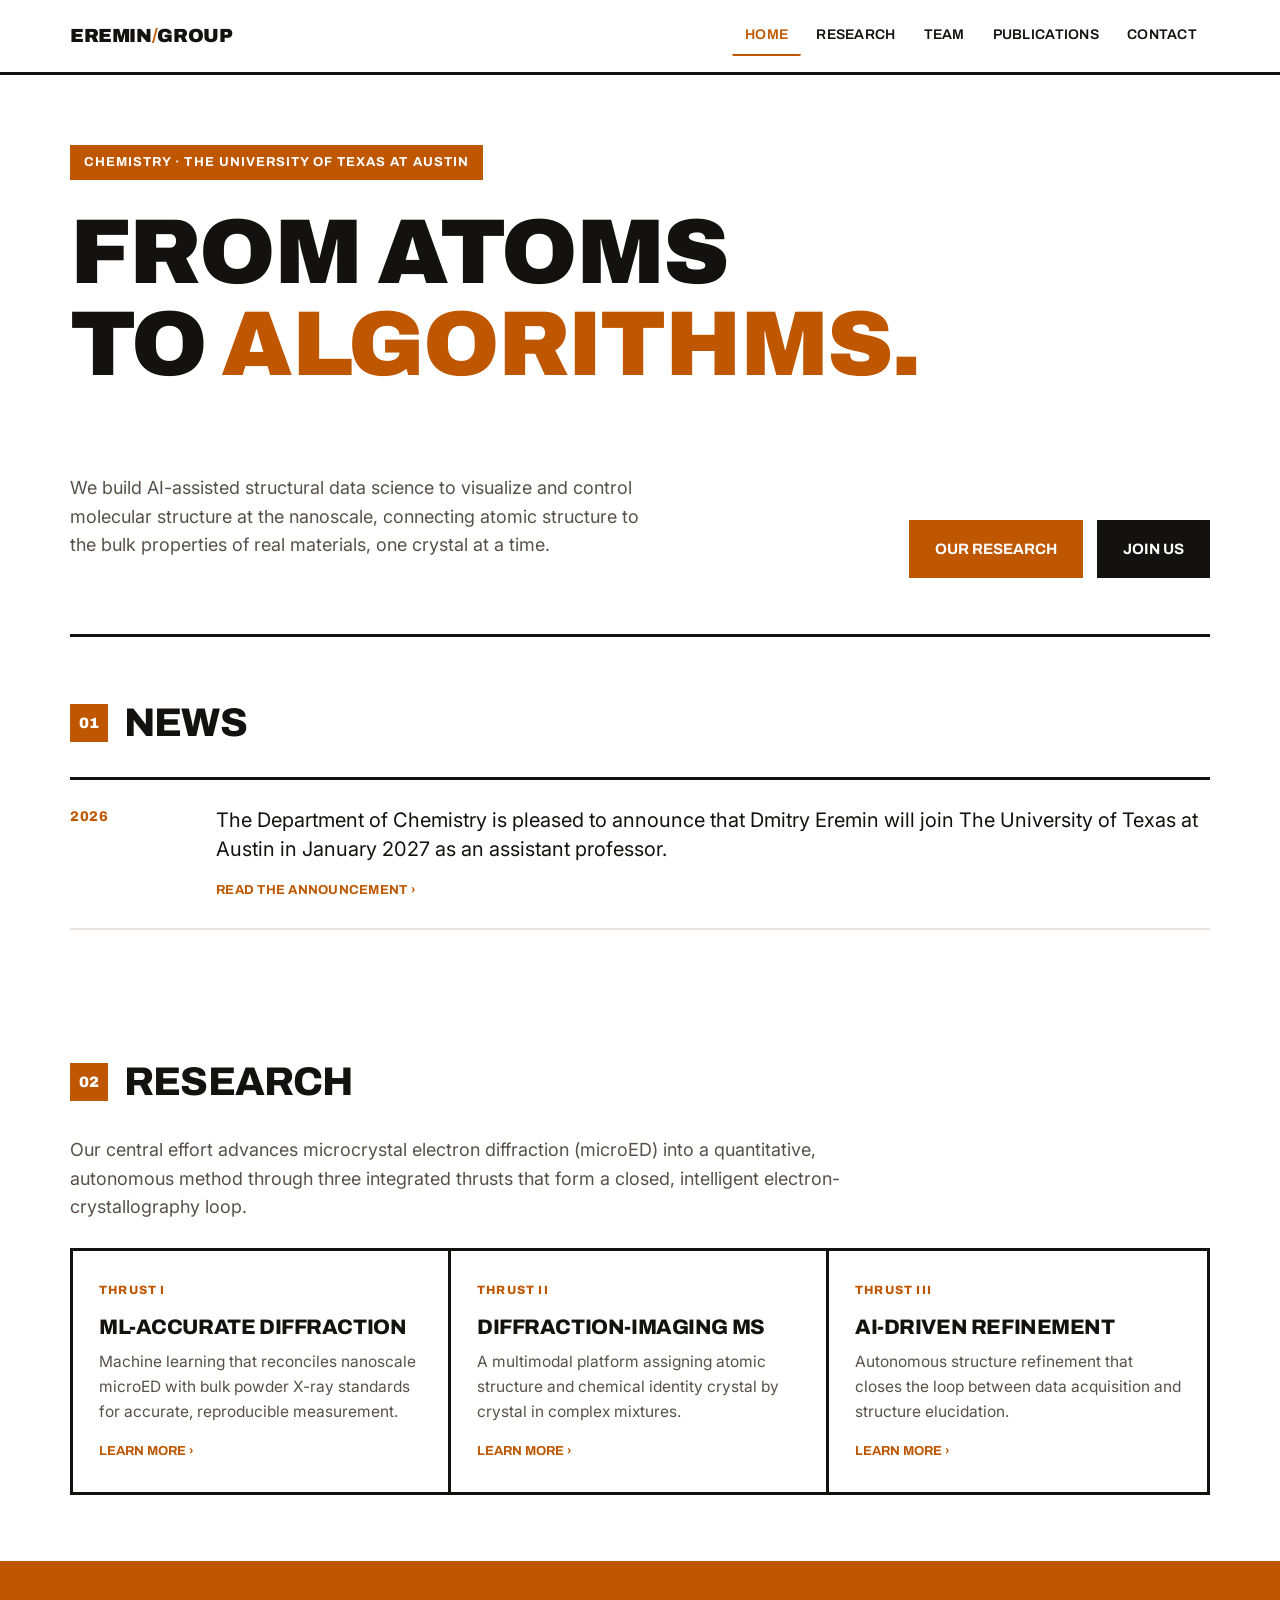
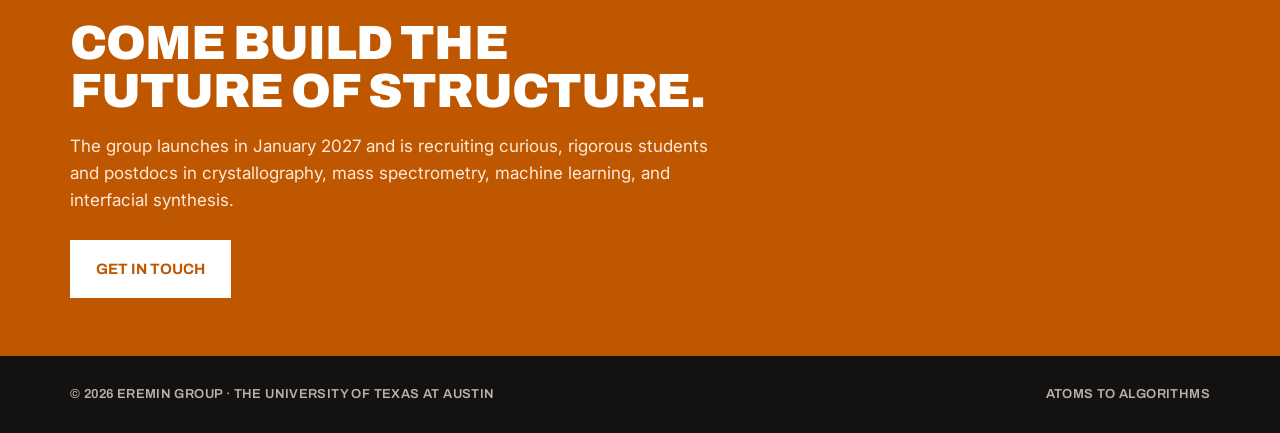
==== index.html @ 59e9f1e6 "News: revert to 'assistant professor' (Team keeps 'Incoming')" ====
<!DOCTYPE html>
<html lang="en">
<head>
<meta charset="utf-8">
<meta name="viewport" content="width=device-width, initial-scale=1">
<meta name="robots" content="noindex, nofollow">
<title>Eremin Group · UT Austin</title>
<meta name="description" content="The Eremin Group at The University of Texas at Austin builds AI-assisted structural data science for autonomous electron crystallography.">
<link rel="preconnect" href="https://fonts.googleapis.com">
<link rel="preconnect" href="https://fonts.gstatic.com" crossorigin>
<link href="https://fonts.googleapis.com/css2?family=Archivo:wght@500;600;700;800;900&family=Inter:wght@400;500;600&display=swap" rel="stylesheet">
<link rel="stylesheet" href="style.css">
</head>
<body>

<header><div class="wrap"><nav>
  <a class="brand" href="index.html">Eremin<b>/</b>Group</a>
  <input type="checkbox" id="navtoggle" class="navtoggle" aria-label="Toggle menu">
  <label for="navtoggle" class="hamb"><span></span><span></span><span></span></label>
  <div class="navlinks">
    <a href="index.html" class="active">Home</a>
    <a href="research.html">Research</a>
    <a href="team.html">Team</a>
    <a href="publications.html">Publications</a>
    <a href="contact.html">Contact</a>
  </div>
</nav></div></header>

<div class="hero"><div class="wrap">
  <span class="kick">Chemistry · The University of Texas at Austin</span>
  <h1>From atoms<br>to <span class="o">algorithms.</span></h1>
  <div class="row">
    <p class="lede">We build AI-assisted structural data science to visualize and control molecular
      structure at the nanoscale, connecting atomic structure to the bulk properties of real
      materials, one crystal at a time.</p>
    <div class="actions">
      <a class="btn o" href="research.html">Our Research</a>
      <a class="btn" href="contact.html">Join Us</a>
    </div>
  </div>
</div></div>

<section><div class="wrap">
  <div class="stripe"><span class="no">01</span><h2>News</h2></div>
  <ul class="newslist">
    <li class="newsitem">
      <span class="date">2026</span>
      <div>
        <p>The Department of Chemistry is pleased to announce that Dmitry Eremin will join The
          University of Texas at Austin in January 2027 as an assistant professor.</p>
        <a class="read" href="https://chemistry.utexas.edu/news/announcements/dmitry-eremin-joining-department">Read the announcement &rsaquo;</a>
      </div>
    </li>
  </ul>
</div></section>

<section><div class="wrap">
  <div class="stripe"><span class="no">02</span><h2>Research</h2></div>
  <p class="lead">Our central effort advances microcrystal electron diffraction (microED) into a
    quantitative, autonomous method through three integrated thrusts that form a closed, intelligent
    electron-crystallography loop.</p>
  <div class="grid3" style="margin-top:26px">
    <div class="cell"><div class="tag">Thrust I</div><h3>ML-accurate diffraction</h3>
      <p>Machine learning that reconciles nanoscale microED with bulk powder X-ray standards for
        accurate, reproducible measurement.</p>
      <a class="more" href="research.html">Learn more &rsaquo;</a></div>
    <div class="cell"><div class="tag">Thrust II</div><h3>Diffraction-Imaging MS</h3>
      <p>A multimodal platform assigning atomic structure and chemical identity crystal by crystal in
        complex mixtures.</p>
      <a class="more" href="research.html">Learn more &rsaquo;</a></div>
    <div class="cell"><div class="tag">Thrust III</div><h3>AI-driven refinement</h3>
      <p>Autonomous structure refinement that closes the loop between data acquisition and structure
        elucidation.</p>
      <a class="more" href="research.html">Learn more &rsaquo;</a></div>
  </div>
</div></section>

<div class="cta-block"><div class="wrap">
  <h2>Come build the<br>future of structure.</h2>
  <p>The group launches in January 2027 and is recruiting curious, rigorous students and postdocs in
    crystallography, mass spectrometry, machine learning, and interfacial synthesis.</p>
  <a class="btn" href="contact.html">Get in touch</a>
</div></div>

<footer><div class="wrap footer-inner">
  <span>© 2026 Eremin Group · The University of Texas at Austin</span>
  <span>Atoms to Algorithms</span>
</div></footer>

</body>
</html>
---- style.css ----
/* Eremin Group - shared styles (Bold Grid direction) */
:root{
  --bg:#fff; --ink:#141210; --muted:#57514a; --line:#e7e3dc;
  --orange:#BF5700; --orange-d:#9a4600; --cream:#f6f2ea;
  --display:"Archivo",-apple-system,BlinkMacSystemFont,"Segoe UI",sans-serif;
  --sans:"Inter",-apple-system,BlinkMacSystemFont,"Segoe UI",sans-serif;
  --wrap:1200px;
}
*{box-sizing:border-box}
html{scroll-behavior:smooth}
body{margin:0;background:var(--bg);color:var(--ink);font-family:var(--sans);
  font-size:16px;line-height:1.6;-webkit-font-smoothing:antialiased;overflow-x:hidden}
a{color:inherit;text-decoration:none}
img{max-width:100%}
.wrap{max-width:var(--wrap);margin:0 auto;padding:0 30px}
h1,h2,h3{font-family:var(--display);margin:0;line-height:1;letter-spacing:-.02em}

/* ---- header / nav ---- */
header{position:sticky;top:0;z-index:30;background:#fff;border-bottom:3px solid var(--ink)}
nav{display:flex;align-items:center;justify-content:space-between;height:72px}
.brand{font-family:var(--display);font-weight:900;font-size:19px;letter-spacing:-.02em;text-transform:uppercase}
.brand b{color:var(--orange)}
.navlinks{display:flex;gap:2px;font-family:var(--display);font-weight:600;font-size:14px;text-transform:uppercase;letter-spacing:.02em}
.navlinks a{padding:8px 13px;border-radius:2px;border-bottom:2px solid transparent}
.navlinks a:hover{background:var(--orange);color:#fff}
.navlinks a.active{color:var(--orange);border-bottom-color:var(--orange)}
.navlinks a.active:hover{color:#fff}
.navtoggle{display:none}
.hamb{display:none;flex-direction:column;gap:5px;cursor:pointer;padding:8px 4px}
.hamb span{width:26px;height:3px;background:var(--ink);display:block;transition:.2s}

/* ---- buttons ---- */
.btn{display:inline-block;font-family:var(--display);font-weight:700;font-size:15px;text-transform:uppercase;
  background:var(--ink);color:#fff;padding:15px 24px;border:2px solid var(--ink)}
.btn:hover{background:var(--orange);border-color:var(--orange)}
.btn.o{background:var(--orange);border-color:var(--orange)}
.btn.o:hover{background:#fff;color:var(--orange)}

/* ---- home hero ---- */
.hero{padding:70px 0 0}
.kick{display:inline-block;background:var(--orange);color:#fff;font-family:var(--display);
  font-weight:700;font-size:13px;letter-spacing:.08em;text-transform:uppercase;padding:7px 14px;margin-bottom:26px}
.hero h1{font-weight:900;font-size:clamp(26px,7.5vw,92px);text-transform:uppercase;color:var(--ink);overflow-wrap:break-word}
.hero h1 .o{color:var(--orange)}
.hero .row{display:grid;grid-template-columns:1.1fr .9fr;gap:40px;align-items:end;
  padding:40px 0 56px;border-bottom:3px solid var(--ink);margin-top:26px}
.hero .lede{font-size:18px;color:var(--muted);max-width:52ch;min-width:0}
.hero .actions{display:flex;gap:14px;flex-wrap:wrap;justify-content:flex-end}

/* news list */
.newslist{list-style:none;margin:0;padding:0;border-top:3px solid var(--ink)}
.newsitem{display:grid;grid-template-columns:120px 1fr;gap:26px;padding:26px 0;border-bottom:2px solid var(--line);align-items:start}
.newsitem .date{font-family:var(--display);font-weight:800;color:var(--orange);font-size:14px;text-transform:uppercase;letter-spacing:.05em}
.newsitem p{margin:0 0 12px;font-size:clamp(17px,2.2vw,20px);color:var(--ink);line-height:1.45}
.newsitem .read{font-family:var(--display);font-weight:700;font-size:13px;text-transform:uppercase;letter-spacing:.02em;color:var(--orange)}
.newsitem .read:hover{text-decoration:underline}

/* ---- interior page hero ---- */
.phero{padding:56px 0 46px;border-bottom:3px solid var(--ink);background:var(--cream)}
.phero .kick{margin-bottom:20px}
.phero h1{font-weight:900;font-size:clamp(34px,7vw,72px);text-transform:uppercase}
.phero p{margin:18px 0 0;color:var(--muted);font-size:18px;max-width:64ch}

/* ---- section headers ---- */
section{padding:66px 0}
.stripe{display:flex;align-items:center;gap:16px;margin-bottom:34px}
.stripe .no{font-family:var(--display);font-weight:900;font-size:15px;color:#fff;background:var(--orange);
  width:38px;height:38px;display:flex;align-items:center;justify-content:center;flex:none}
.stripe h2{font-weight:800;font-size:clamp(26px,4vw,40px);text-transform:uppercase}
.lead{font-size:18px;color:var(--muted);max-width:70ch;margin:0 0 8px}

/* ---- research cards (teaser) ---- */
.grid3{display:grid;grid-template-columns:repeat(3,1fr);gap:0;border:3px solid var(--ink)}
.cell{padding:30px 26px;border-right:3px solid var(--ink);min-width:0;display:flex;flex-direction:column}
.cell:last-child{border-right:0}
.cell .tag{font-family:var(--display);font-weight:800;font-size:12px;letter-spacing:.1em;color:var(--orange);text-transform:uppercase;margin-bottom:16px}
.cell h3{font-weight:800;font-size:21px;text-transform:uppercase;margin-bottom:12px;line-height:1.05}
.cell p{color:var(--muted);font-size:15.5px;margin:0 0 16px}
.cell .more{font-family:var(--display);font-weight:700;font-size:13px;text-transform:uppercase;color:var(--orange);margin-top:auto}
.cell:hover{background:var(--cream)}

/* ---- research page: detailed thrusts ---- */
.thrust{padding:44px 0;border-bottom:2px solid var(--line)}
.thrust:last-child{border-bottom:0}
.thrust .tag{font-family:var(--display);font-weight:800;font-size:13px;letter-spacing:.1em;color:var(--orange);text-transform:uppercase}
.thrust h2{font-weight:800;font-size:clamp(22px,3.4vw,30px);text-transform:uppercase;margin:10px 0 20px}
.thrust .fig-lg{display:block;width:100%;max-width:820px;border:3px solid var(--ink);background:#fff;margin:0 0 22px}
.thrust p{color:var(--muted);font-size:16.5px;max-width:74ch;margin:0}

/* synthesis / dark callout */
.synth{background:var(--ink);color:#fff;padding:34px 36px;display:grid;
  grid-template-columns:auto 1fr;gap:28px;align-items:center;min-width:0}
.synth h3{font-family:var(--display);font-weight:800;font-size:20px;text-transform:uppercase;color:var(--orange)}
.synth p{margin:0;color:#d8d2c8;font-size:15.5px}
.altbg{background:var(--cream)}

/* ---- team ---- */
.pi{display:grid;grid-template-columns:190px 1fr;gap:34px;align-items:start;
  background:#fff;border:3px solid var(--ink);padding:32px;margin-bottom:30px}
.mug{width:190px;height:236px;object-fit:cover;object-position:center 22%;border:3px solid var(--ink);background:var(--orange);display:block}
.pi h2{font-weight:900;font-size:26px;text-transform:uppercase;margin-bottom:6px}
.pi .role{font-family:var(--display);font-weight:700;color:var(--orange);text-transform:uppercase;font-size:14px;letter-spacing:.04em;margin-bottom:14px}
.pi p{color:var(--muted);font-size:15.5px;margin:0 0 12px}
.pi .links{display:flex;gap:12px;flex-wrap:wrap;margin-top:6px}
.pi .links a,.pi .links .pill{font-family:var(--display);font-weight:700;font-size:12px;text-transform:uppercase;
  border:2px solid var(--ink);padding:8px 14px}
.pi .links a:hover{background:var(--ink);color:#fff}
.pi .links .pill{color:var(--muted)}
.open{display:grid;grid-template-columns:repeat(3,1fr);gap:16px}
.slot{border:3px solid var(--ink);padding:26px 22px;background:#fff}
.slot h3{font-family:var(--display);font-weight:800;text-transform:uppercase;font-size:18px;margin-bottom:10px}
.slot p{color:var(--muted);font-size:14.5px;margin:0}
.slot .plus{font-family:var(--display);font-weight:900;font-size:26px;color:var(--orange);line-height:1;margin-bottom:10px}

/* ---- publications ---- */
.pubgroup{margin-bottom:14px}
.pubgroup > h2{font-weight:900;font-size:clamp(22px,4vw,32px);text-transform:uppercase;
  padding-bottom:12px;border-bottom:3px solid var(--ink);margin-bottom:8px}
.pubsub{font-family:var(--display);font-weight:800;font-size:14px;letter-spacing:.08em;text-transform:uppercase;
  color:var(--orange);margin:30px 0 6px}
.soon{display:inline-block;font-family:var(--display);font-weight:700;font-size:14px;text-transform:uppercase;
  background:var(--cream);border:2px dashed var(--ink);padding:14px 20px;color:var(--muted)}
ol.pubs{list-style:none;margin:0;padding:0;counter-reset:pub}
ol.pubs li{position:relative;padding:16px 0 16px 46px;border-bottom:1px solid var(--line);font-size:15.5px;line-height:1.55}
ol.pubs li::before{counter-increment:pub;content:counter(pub);position:absolute;left:0;top:16px;
  font-family:var(--display);font-weight:800;font-size:13px;color:var(--orange);
  border:2px solid var(--line);width:30px;height:26px;display:flex;align-items:center;justify-content:center}
ol.pubs li b{color:var(--ink)}
ol.pubs li i{color:var(--muted)}
ol.pubs .yr{font-family:var(--display);font-weight:800;color:var(--ink)}
ol.pubs .feat{font-family:var(--display);font-weight:700;font-size:11px;text-transform:uppercase;
  color:var(--orange);letter-spacing:.04em}

/* ---- publications: year-grouped list ---- */
.yearhead{font-family:var(--display);font-weight:900;font-size:clamp(22px,4vw,30px);color:var(--orange);
  text-transform:uppercase;border-bottom:3px solid var(--ink);padding-bottom:8px;margin:42px 0 4px}
.yearhead:first-of-type{margin-top:8px}
.publist{list-style:none;margin:0;padding:0}
.publist li{padding:15px 0;border-bottom:1px solid var(--line);font-size:15.5px;line-height:1.55}
.publist li b{color:var(--ink)}
.publist li i{color:var(--muted)}
.doi{display:inline-block;font-family:var(--display);font-weight:700;font-size:11px;text-transform:uppercase;
  letter-spacing:.03em;color:var(--orange);border:2px solid var(--line);padding:3px 9px;margin-left:6px;white-space:nowrap;vertical-align:middle}
.doi:hover{background:var(--orange);color:#fff;border-color:var(--orange)}

/* ---- contact ---- */
.contact{display:grid;grid-template-columns:1.2fr 1fr;gap:44px;align-items:start}
.contact h2{font-family:var(--display);font-weight:900;font-size:clamp(26px,4vw,38px);text-transform:uppercase;margin-bottom:16px}
.contact p{color:var(--muted);margin:0 0 14px;font-size:16.5px}
.contact .email{font-family:var(--display);font-weight:800;color:var(--orange);font-size:19px}
.addr{font-family:var(--display);font-weight:600;font-size:16px;line-height:1.8;
  background:var(--cream);border:3px solid var(--ink);padding:24px 26px}
.addr .c{color:var(--muted);font-weight:600}

/* ---- CTA block ---- */
.cta-block{background:var(--orange);color:#fff;padding:58px 0}
.cta-block h2{font-family:var(--display);font-weight:900;font-size:clamp(28px,4.5vw,48px);text-transform:uppercase;margin-bottom:18px}
.cta-block p{font-size:17px;max-width:60ch;color:#ffe9d8;margin:0 0 26px}
.cta-block .btn{background:#fff;color:var(--orange);border-color:#fff}
.cta-block .btn:hover{background:var(--ink);color:#fff;border-color:var(--ink)}

/* ---- footer ---- */
footer{background:var(--ink);color:#b7b1a7;padding:28px 0;font-family:var(--display);font-weight:600;
  font-size:13px;text-transform:uppercase;letter-spacing:.03em}
.footer-inner{display:flex;justify-content:space-between;flex-wrap:wrap;gap:10px}
.footer-inner a:hover{color:#fff}

/* ---- responsive ---- */
@media(max-width:900px){
  .hero .row{grid-template-columns:1fr;gap:26px}
  .hero .actions{justify-content:flex-start}
  .grid3{grid-template-columns:1fr}
  .cell{border-right:0;border-bottom:3px solid var(--ink)}
  .cell:last-child{border-bottom:0}
  .synth{grid-template-columns:1fr;gap:12px}
  .open{grid-template-columns:1fr}
  .pi{grid-template-columns:1fr;justify-items:center;text-align:center}
  .contact{grid-template-columns:1fr}
  .hamb{display:flex}
  .navlinks{display:none;position:absolute;top:100%;left:0;right:0;background:#fff;
    border-bottom:3px solid var(--ink);flex-direction:column;gap:0;padding:6px 0}
  .navtoggle:checked ~ .navlinks{display:flex}
  .navlinks a{padding:14px 30px;border-radius:0;font-size:15px;border-bottom:0}
  .navlinks a.active{border-bottom:0;background:var(--cream)}
  .navtoggle:checked ~ .hamb span:nth-child(1){transform:translateY(8px) rotate(45deg)}
  .navtoggle:checked ~ .hamb span:nth-child(2){opacity:0}
  .navtoggle:checked ~ .hamb span:nth-child(3){transform:translateY(-8px) rotate(-45deg)}
}
@media(max-width:560px){
  body{font-size:15.5px}
  .wrap{padding:0 20px}
  .hero{padding:44px 0 0}
  .hero .kick{margin-bottom:20px;font-size:12px}
  .hero .row{padding:30px 0 40px}
  .hero .lede{font-size:16.5px}
  .newsitem{grid-template-columns:1fr;gap:6px}
  .hero .actions{gap:10px}
  .hero .actions .btn{flex:1;text-align:center;padding:14px 12px}
  section{padding:46px 0}
  .phero{padding:40px 0 34px}
  .stripe{margin-bottom:24px;gap:12px}
  .stripe .no{width:32px;height:32px}
  .cell{padding:24px 20px}
  .synth{padding:24px 22px}
  .synth h3{white-space:normal}
  .pi{padding:24px 20px;gap:20px}
  .mug{width:160px;height:200px}
  .cta-block{padding:44px 0}
  .cta-block .btn{display:block;text-align:center}
  ol.pubs li{padding-left:40px}
}
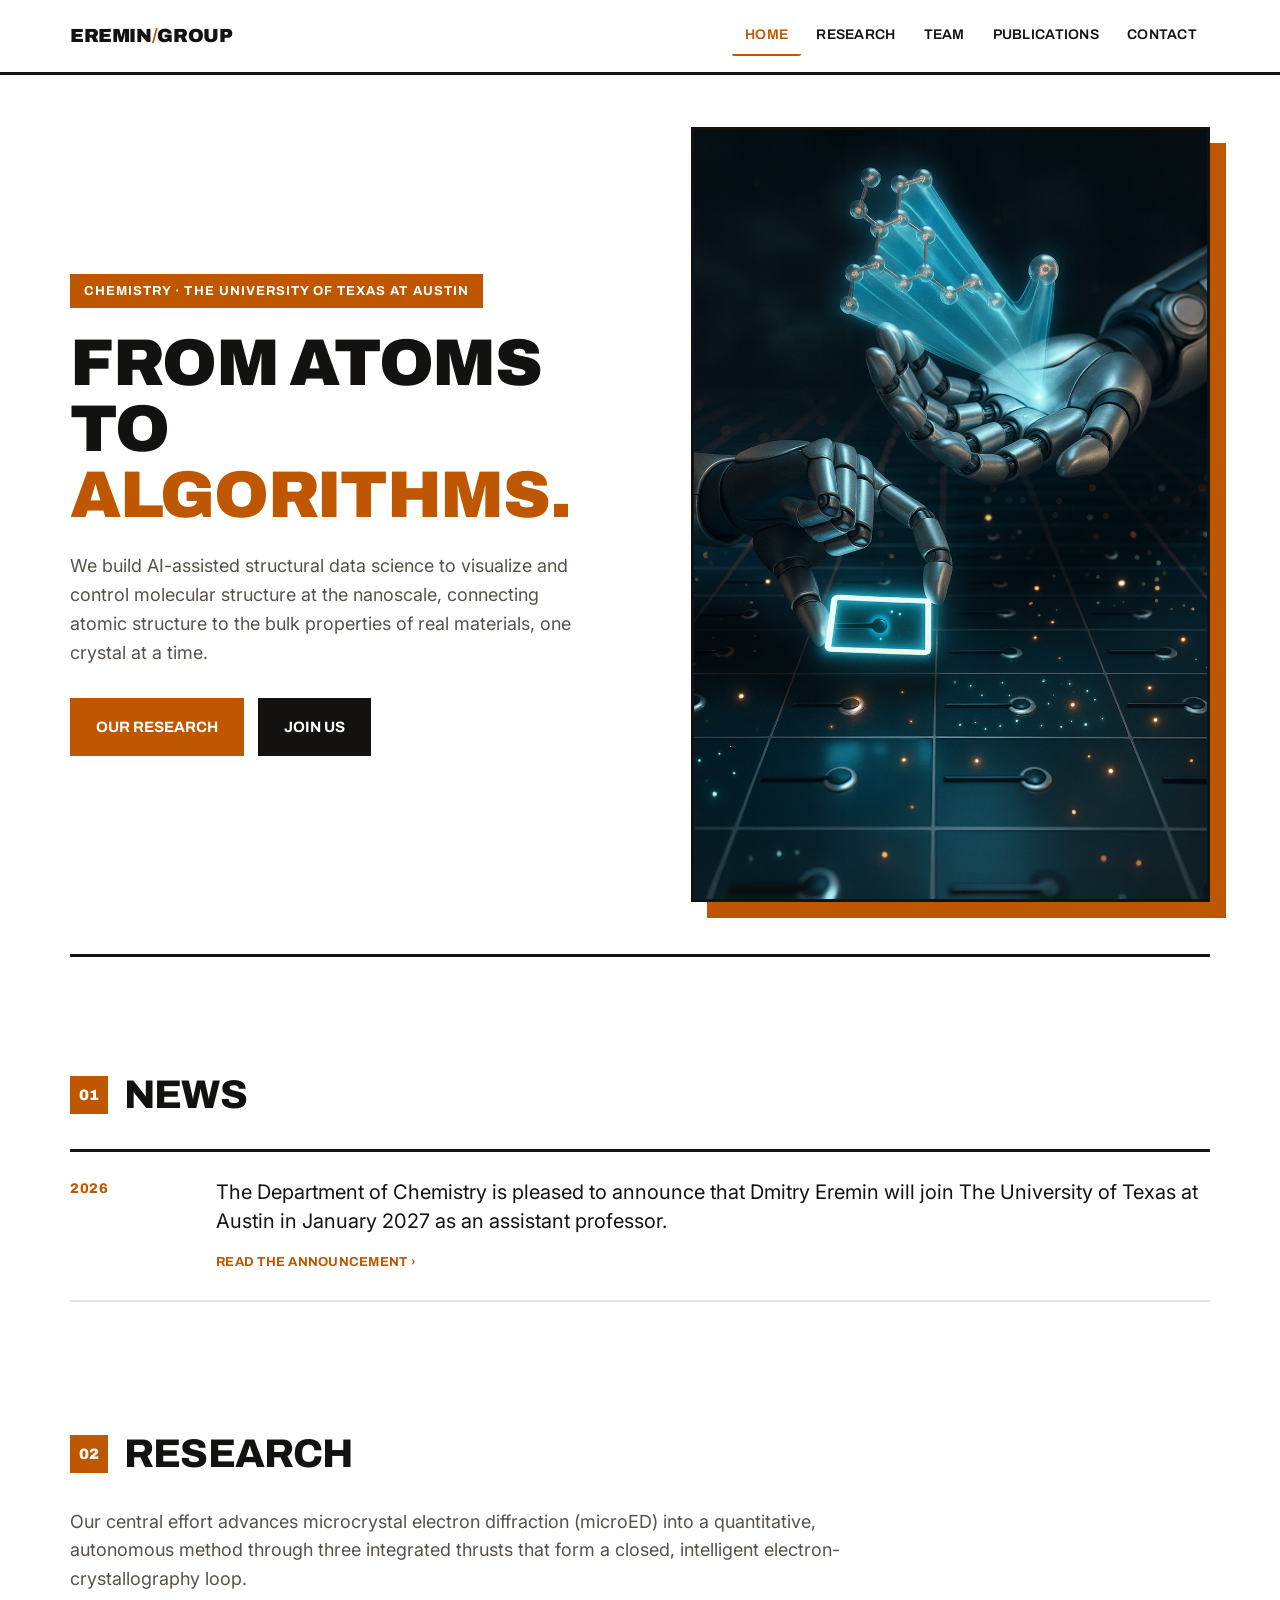
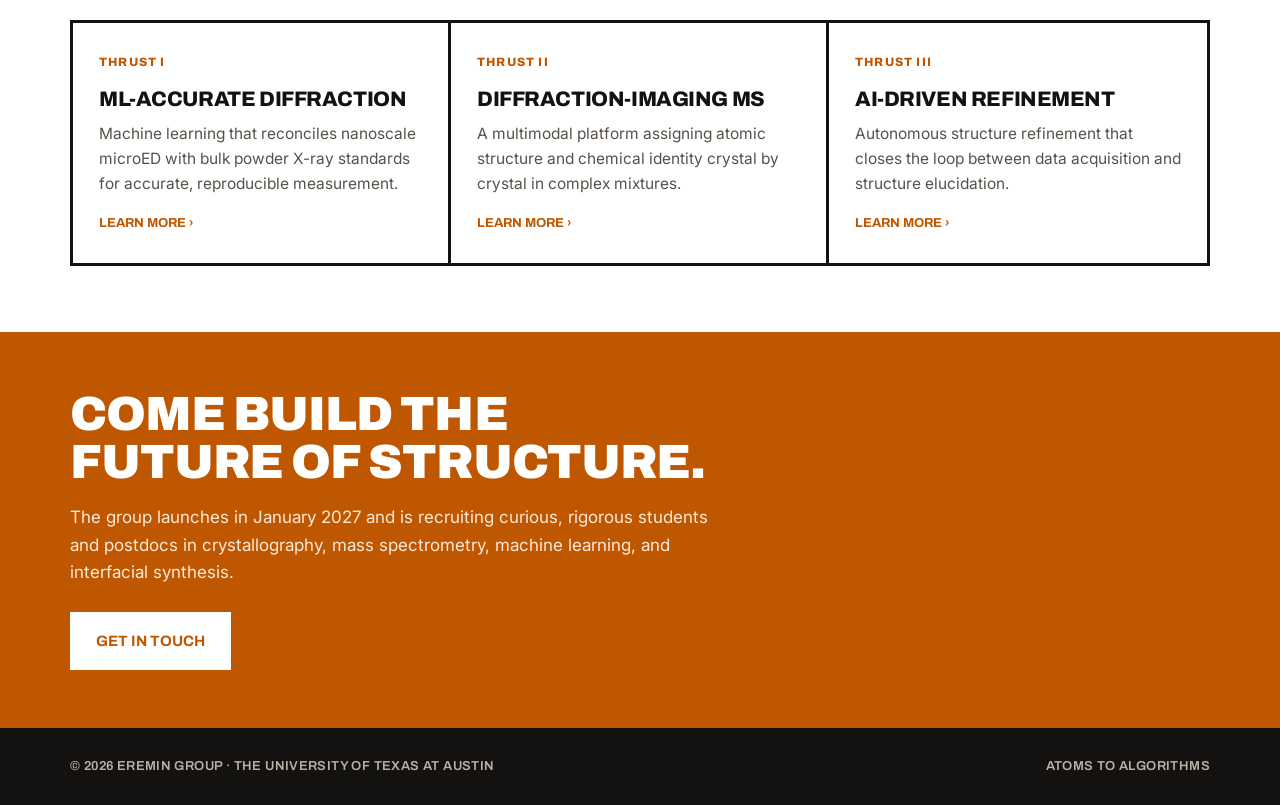
==== commit 6b86d094: "Home: add hero artwork (framed, orange offset accent), split hero layout" ====
--- a/index.html
+++ b/index.html
@@ -27,15 +27,20 @@
 </nav></div></header>
 
 <div class="hero"><div class="wrap">
-  <span class="kick">Chemistry · The University of Texas at Austin</span>
-  <h1>From atoms<br>to <span class="o">algorithms.</span></h1>
-  <div class="row">
-    <p class="lede">We build AI-assisted structural data science to visualize and control molecular
-      structure at the nanoscale, connecting atomic structure to the bulk properties of real
-      materials, one crystal at a time.</p>
-    <div class="actions">
-      <a class="btn o" href="research.html">Our Research</a>
-      <a class="btn" href="contact.html">Join Us</a>
+  <div class="hero-grid">
+    <div class="hero-text">
+      <span class="kick">Chemistry · The University of Texas at Austin</span>
+      <h1>From atoms<br>to <span class="o">algorithms.</span></h1>
+      <p class="lede">We build AI-assisted structural data science to visualize and control molecular
+        structure at the nanoscale, connecting atomic structure to the bulk properties of real
+        materials, one crystal at a time.</p>
+      <div class="actions">
+        <a class="btn o" href="research.html">Our Research</a>
+        <a class="btn" href="contact.html">Join Us</a>
+      </div>
+    </div>
+    <div class="hero-art">
+      <img src="img/front-hero.jpg" alt="Robotic hands exchanging a glowing molecular structure above a grid of diffraction reflections">
     </div>
   </div>
 </div></div>
--- a/style.css
+++ b/style.css
@@ -37,15 +37,16 @@
 .btn.o:hover{background:#fff;color:var(--orange)}
 
 /* ---- home hero ---- */
-.hero{padding:70px 0 0}
+.hero{padding:52px 0}
 .kick{display:inline-block;background:var(--orange);color:#fff;font-family:var(--display);
-  font-weight:700;font-size:13px;letter-spacing:.08em;text-transform:uppercase;padding:7px 14px;margin-bottom:26px}
-.hero h1{font-weight:900;font-size:clamp(26px,7.5vw,92px);text-transform:uppercase;color:var(--ink);overflow-wrap:break-word}
+  font-weight:700;font-size:13px;letter-spacing:.08em;text-transform:uppercase;padding:7px 14px;margin-bottom:22px}
+.hero-grid{display:grid;grid-template-columns:1.05fr .95fr;gap:48px;align-items:center;
+  padding-bottom:52px;border-bottom:3px solid var(--ink)}
+.hero h1{font-weight:900;font-size:clamp(26px,5.4vw,66px);text-transform:uppercase;color:var(--ink);overflow-wrap:break-word}
 .hero h1 .o{color:var(--orange)}
-.hero .row{display:grid;grid-template-columns:1.1fr .9fr;gap:40px;align-items:end;
-  padding:40px 0 56px;border-bottom:3px solid var(--ink);margin-top:26px}
-.hero .lede{font-size:18px;color:var(--muted);max-width:52ch;min-width:0}
-.hero .actions{display:flex;gap:14px;flex-wrap:wrap;justify-content:flex-end}
+.hero .lede{font-size:18px;color:var(--muted);max-width:48ch;margin:24px 0 30px;min-width:0}
+.hero .actions{display:flex;gap:14px;flex-wrap:wrap}
+.hero-art img{display:block;width:100%;border:3px solid var(--ink);box-shadow:16px 16px 0 var(--orange)}
 
 /* news list */
 .newslist{list-style:none;margin:0;padding:0;border-top:3px solid var(--ink)}
@@ -167,8 +168,9 @@
 
 /* ---- responsive ---- */
 @media(max-width:900px){
-  .hero .row{grid-template-columns:1fr;gap:26px}
-  .hero .actions{justify-content:flex-start}
+  .hero-grid{grid-template-columns:1fr;gap:30px}
+  .hero-art{max-width:440px;margin-top:2px}
+  .hero-art img{box-shadow:12px 12px 0 var(--orange)}
   .grid3{grid-template-columns:1fr}
   .cell{border-right:0;border-bottom:3px solid var(--ink)}
   .cell:last-child{border-bottom:0}
@@ -189,10 +191,12 @@
 @media(max-width:560px){
   body{font-size:15.5px}
   .wrap{padding:0 20px}
-  .hero{padding:44px 0 0}
-  .hero .kick{margin-bottom:20px;font-size:12px}
-  .hero .row{padding:30px 0 40px}
-  .hero .lede{font-size:16.5px}
+  .hero{padding:36px 0}
+  .hero .kick{margin-bottom:18px;font-size:12px}
+  .hero-grid{gap:26px;padding-bottom:40px}
+  .hero .lede{font-size:16.5px;margin:20px 0 26px}
+  .hero-art{max-width:330px;margin:0 auto}
+  .hero-art img{box-shadow:10px 10px 0 var(--orange)}
   .newsitem{grid-template-columns:1fr;gap:6px}
   .hero .actions{gap:10px}
   .hero .actions .btn{flex:1;text-align:center;padding:14px 12px}
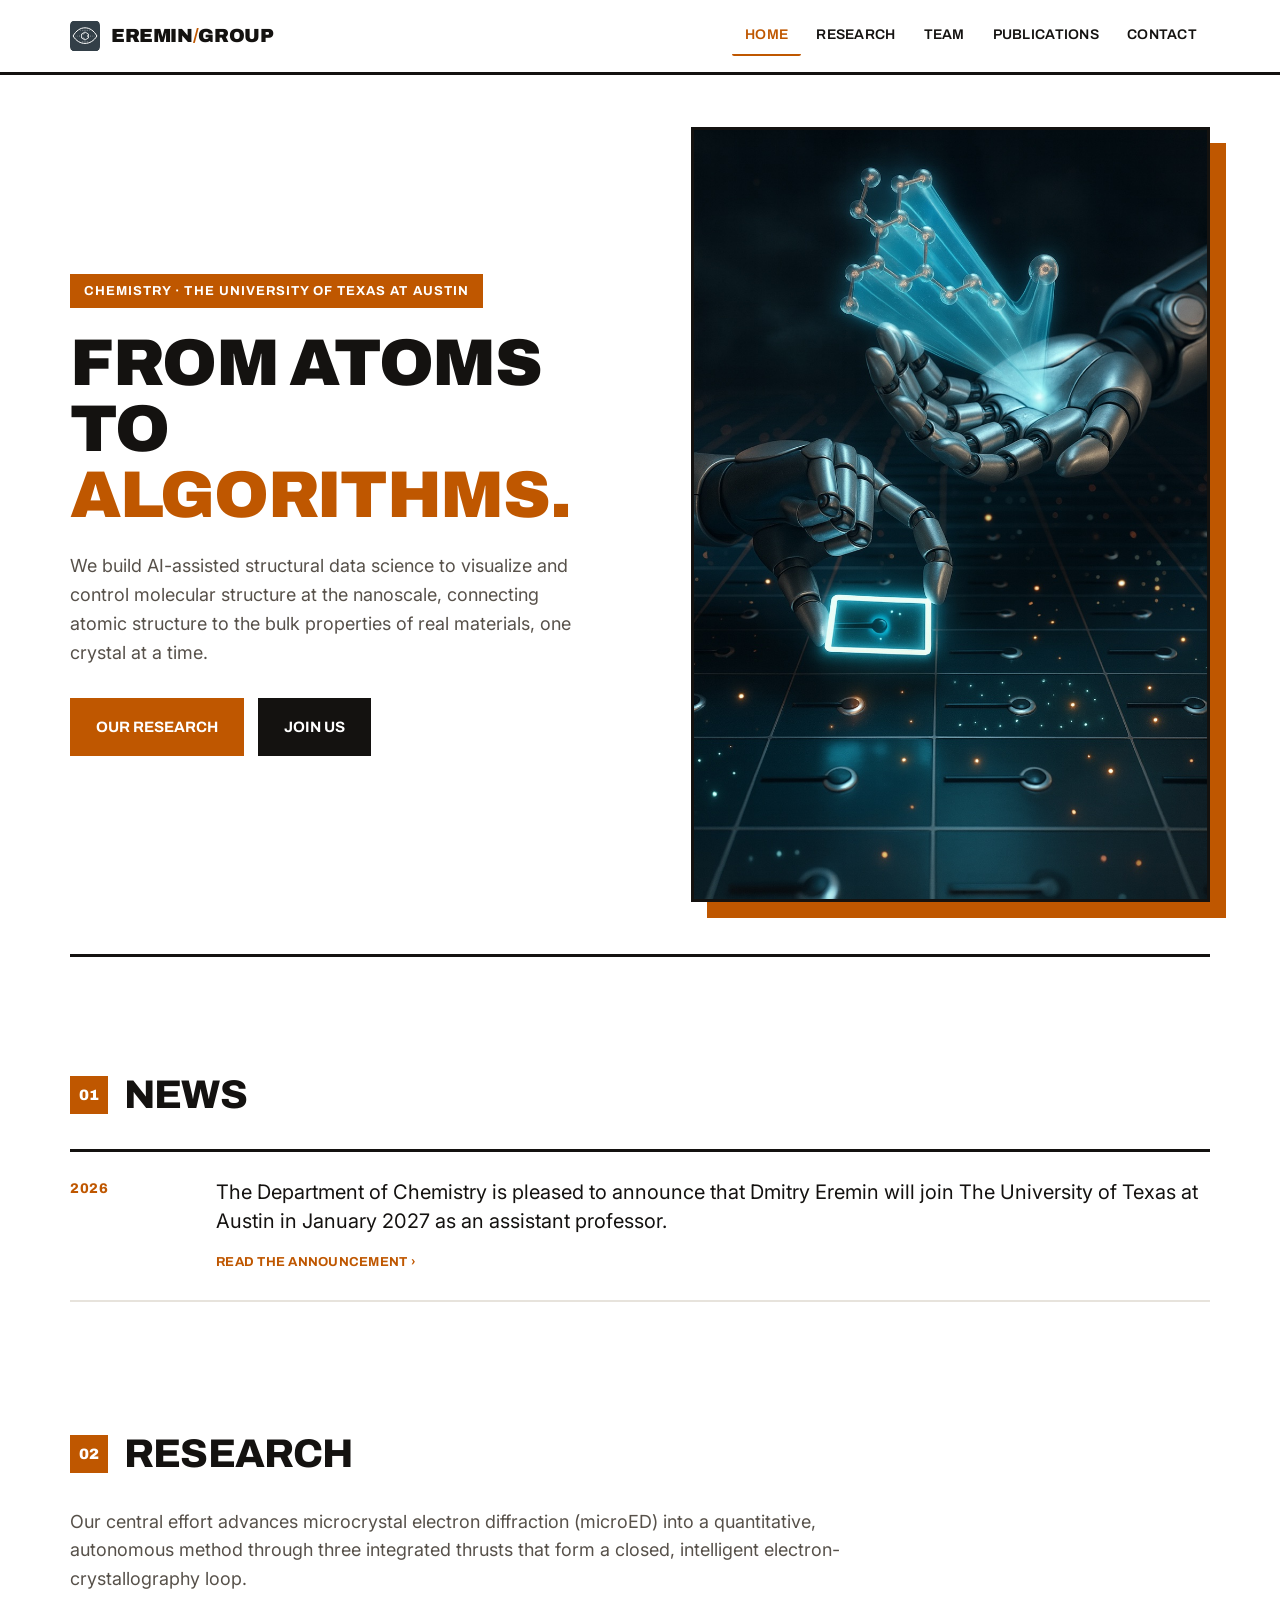
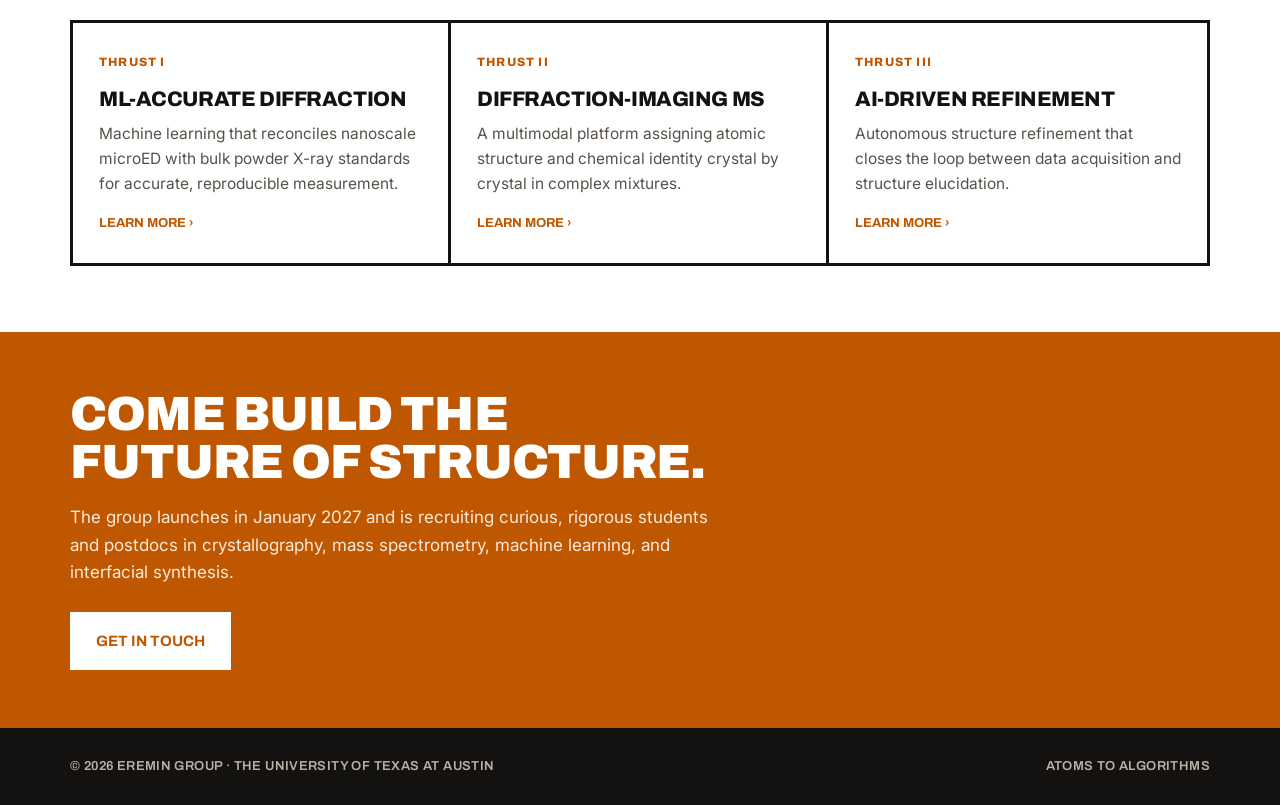
==== commit fb01c028: "Brand: add mono mark to header + mono favicon; unpublish preview page - Header: mono-compact charcoa" ====
--- a/index.html
+++ b/index.html
@@ -6,6 +6,8 @@
 <meta name="robots" content="noindex, nofollow">
 <title>Eremin Group · UT Austin</title>
 <meta name="description" content="The Eremin Group at The University of Texas at Austin builds AI-assisted structural data science for autonomous electron crystallography.">
+<link rel="icon" type="image/svg+xml" href="brand/mono-mini.svg">
+<link rel="icon" type="image/x-icon" href="brand/favicon.ico">
 <link rel="preconnect" href="https://fonts.googleapis.com">
 <link rel="preconnect" href="https://fonts.gstatic.com" crossorigin>
 <link href="https://fonts.googleapis.com/css2?family=Archivo:wght@500;600;700;800;900&family=Inter:wght@400;500;600&display=swap" rel="stylesheet">
@@ -14,7 +16,7 @@
 <body>
 
 <header><div class="wrap"><nav>
-  <a class="brand" href="index.html">Eremin<b>/</b>Group</a>
+  <a class="brand" href="index.html"><img class="brandmark" src="brand/mono-compact.svg" alt="" width="30" height="30"><span>Eremin<b>/</b>Group</span></a>
   <input type="checkbox" id="navtoggle" class="navtoggle" aria-label="Toggle menu">
   <label for="navtoggle" class="hamb"><span></span><span></span><span></span></label>
   <div class="navlinks">
--- a/style.css
+++ b/style.css
@@ -18,7 +18,8 @@
 /* ---- header / nav ---- */
 header{position:sticky;top:0;z-index:30;background:#fff;border-bottom:3px solid var(--ink)}
 nav{display:flex;align-items:center;justify-content:space-between;height:72px}
-.brand{font-family:var(--display);font-weight:900;font-size:19px;letter-spacing:-.02em;text-transform:uppercase}
+.brand{display:inline-flex;align-items:center;gap:11px;font-family:var(--display);font-weight:900;font-size:19px;letter-spacing:-.02em;text-transform:uppercase}
+.brand .brandmark{display:block;width:30px;height:30px;flex:none}
 .brand b{color:var(--orange)}
 .navlinks{display:flex;gap:2px;font-family:var(--display);font-weight:600;font-size:14px;text-transform:uppercase;letter-spacing:.02em}
 .navlinks a{padding:8px 13px;border-radius:2px;border-bottom:2px solid transparent}
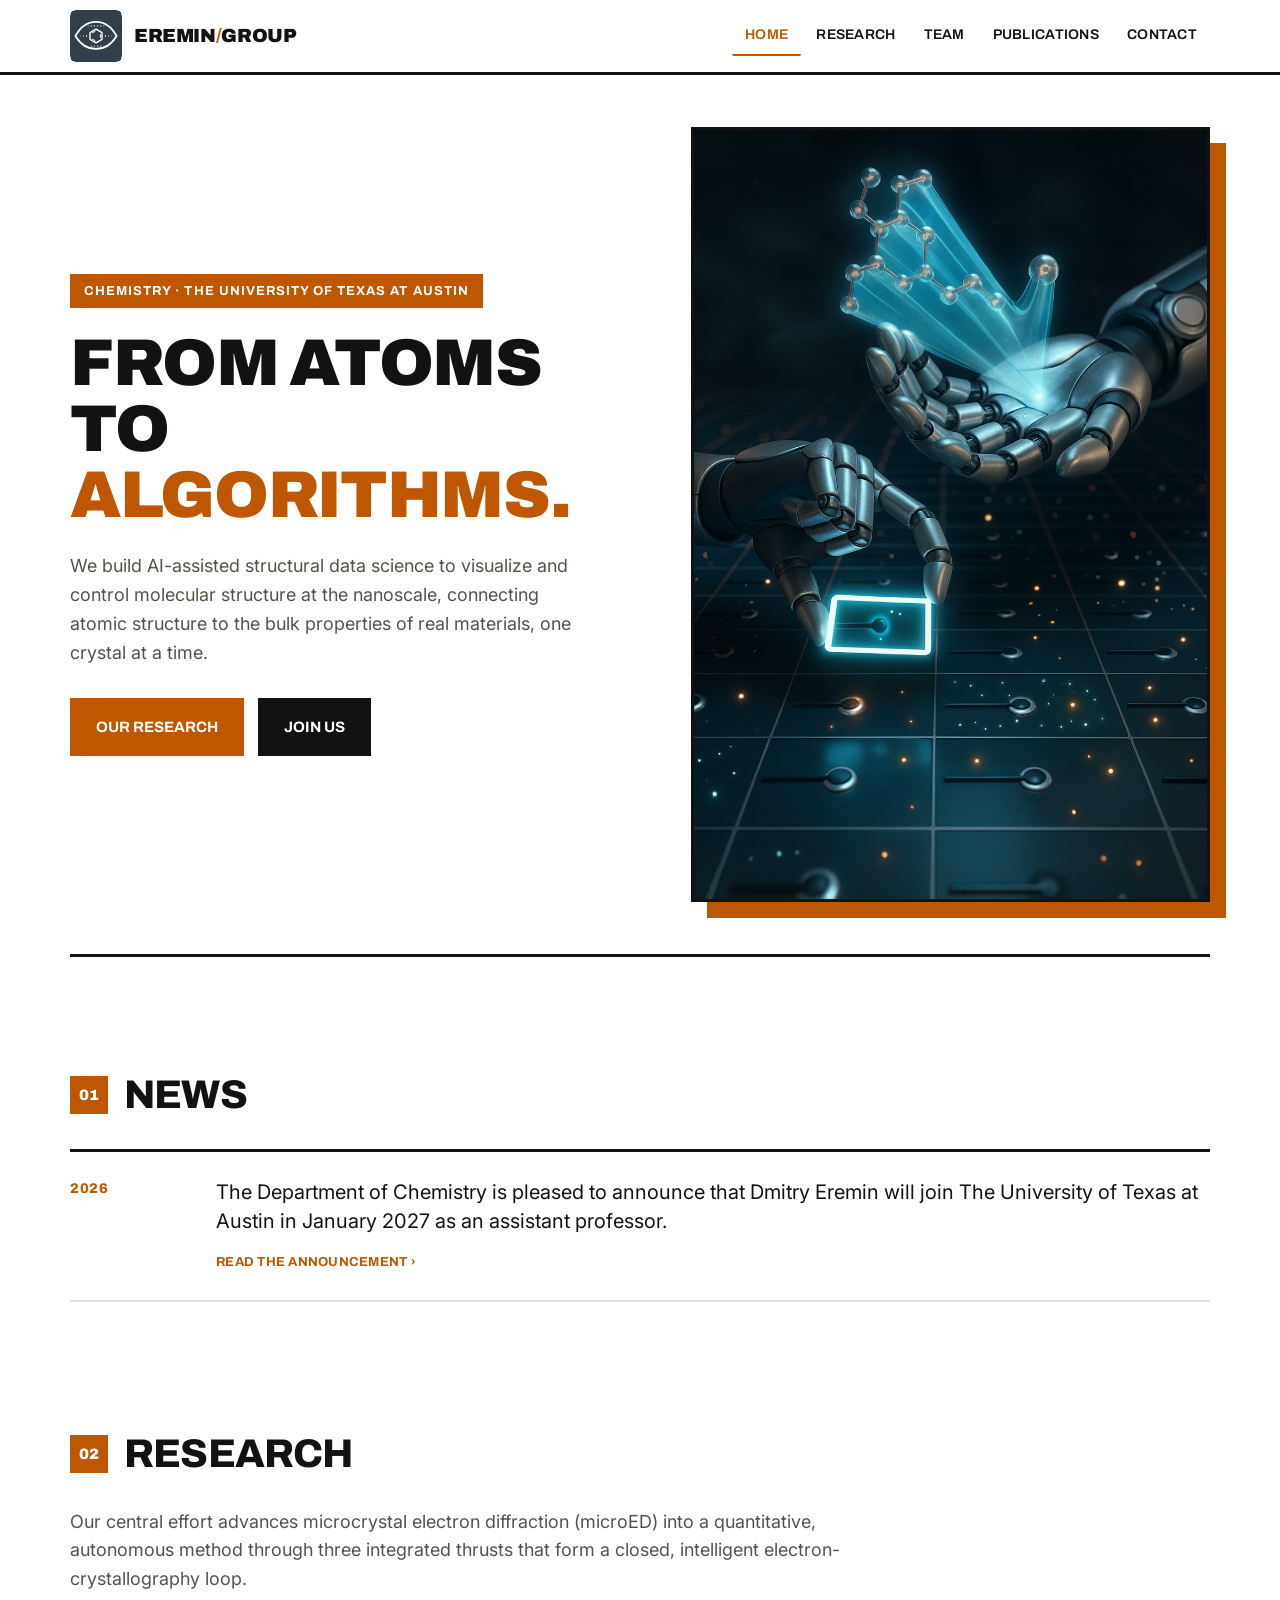
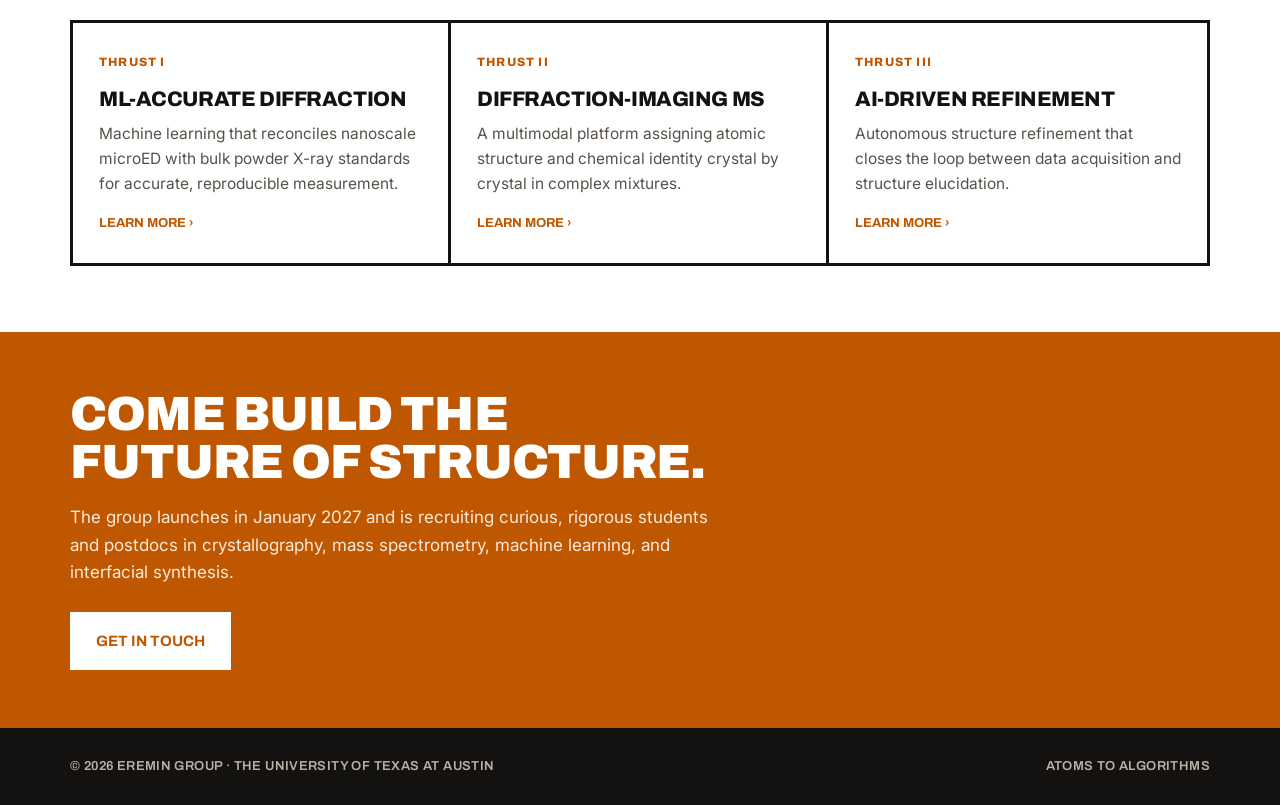
==== commit 7900dd38: "Header: enlarge mono mark 30px -> 52px for a crisper, bolder logo" ====
--- a/index.html
+++ b/index.html
@@ -16,7 +16,7 @@
 <body>
 
 <header><div class="wrap"><nav>
-  <a class="brand" href="index.html"><img class="brandmark" src="brand/mono-compact.svg" alt="" width="30" height="30"><span>Eremin<b>/</b>Group</span></a>
+  <a class="brand" href="index.html"><img class="brandmark" src="brand/mono-compact.svg" alt="" width="52" height="52"><span>Eremin<b>/</b>Group</span></a>
   <input type="checkbox" id="navtoggle" class="navtoggle" aria-label="Toggle menu">
   <label for="navtoggle" class="hamb"><span></span><span></span><span></span></label>
   <div class="navlinks">
--- a/style.css
+++ b/style.css
@@ -18,8 +18,8 @@
 /* ---- header / nav ---- */
 header{position:sticky;top:0;z-index:30;background:#fff;border-bottom:3px solid var(--ink)}
 nav{display:flex;align-items:center;justify-content:space-between;height:72px}
-.brand{display:inline-flex;align-items:center;gap:11px;font-family:var(--display);font-weight:900;font-size:19px;letter-spacing:-.02em;text-transform:uppercase}
-.brand .brandmark{display:block;width:30px;height:30px;flex:none}
+.brand{display:inline-flex;align-items:center;gap:12px;font-family:var(--display);font-weight:900;font-size:19px;letter-spacing:-.02em;text-transform:uppercase}
+.brand .brandmark{display:block;width:52px;height:52px;flex:none}
 .brand b{color:var(--orange)}
 .navlinks{display:flex;gap:2px;font-family:var(--display);font-weight:600;font-size:14px;text-transform:uppercase;letter-spacing:.02em}
 .navlinks a{padding:8px 13px;border-radius:2px;border-bottom:2px solid transparent}
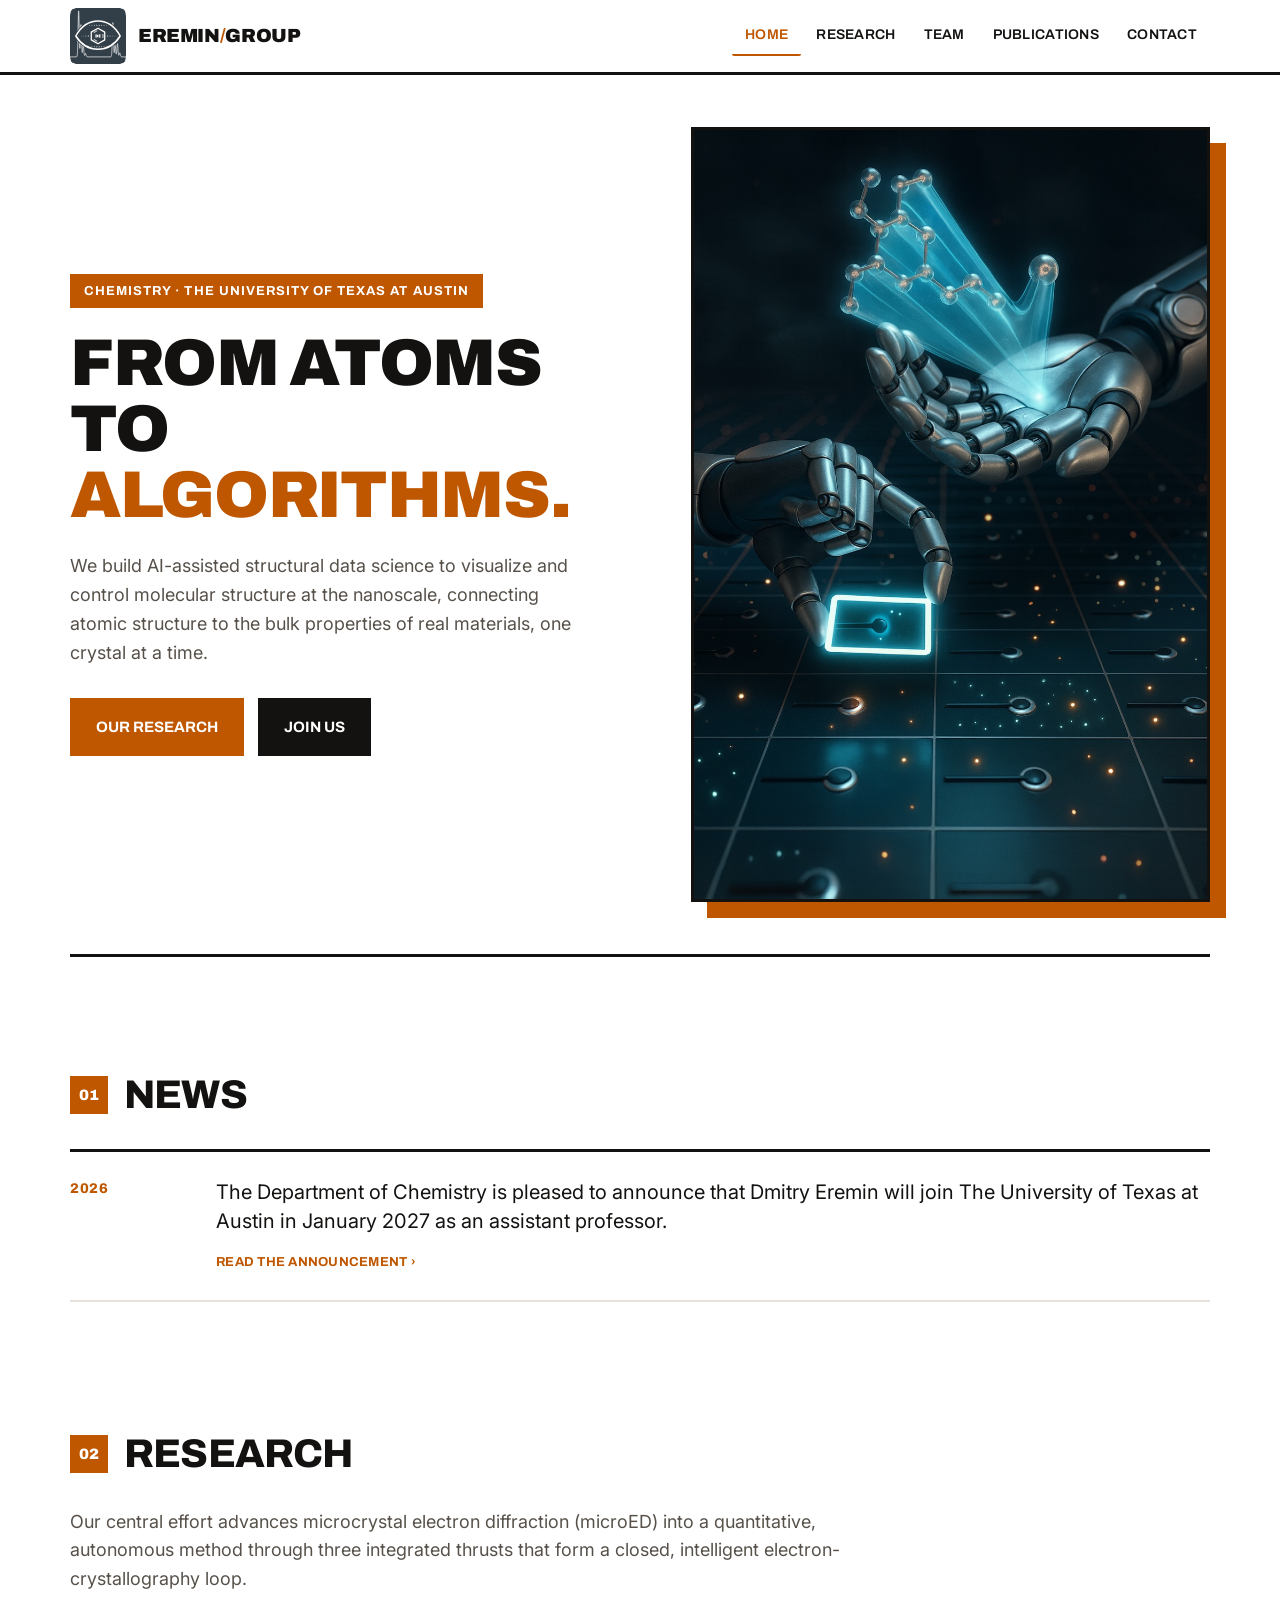
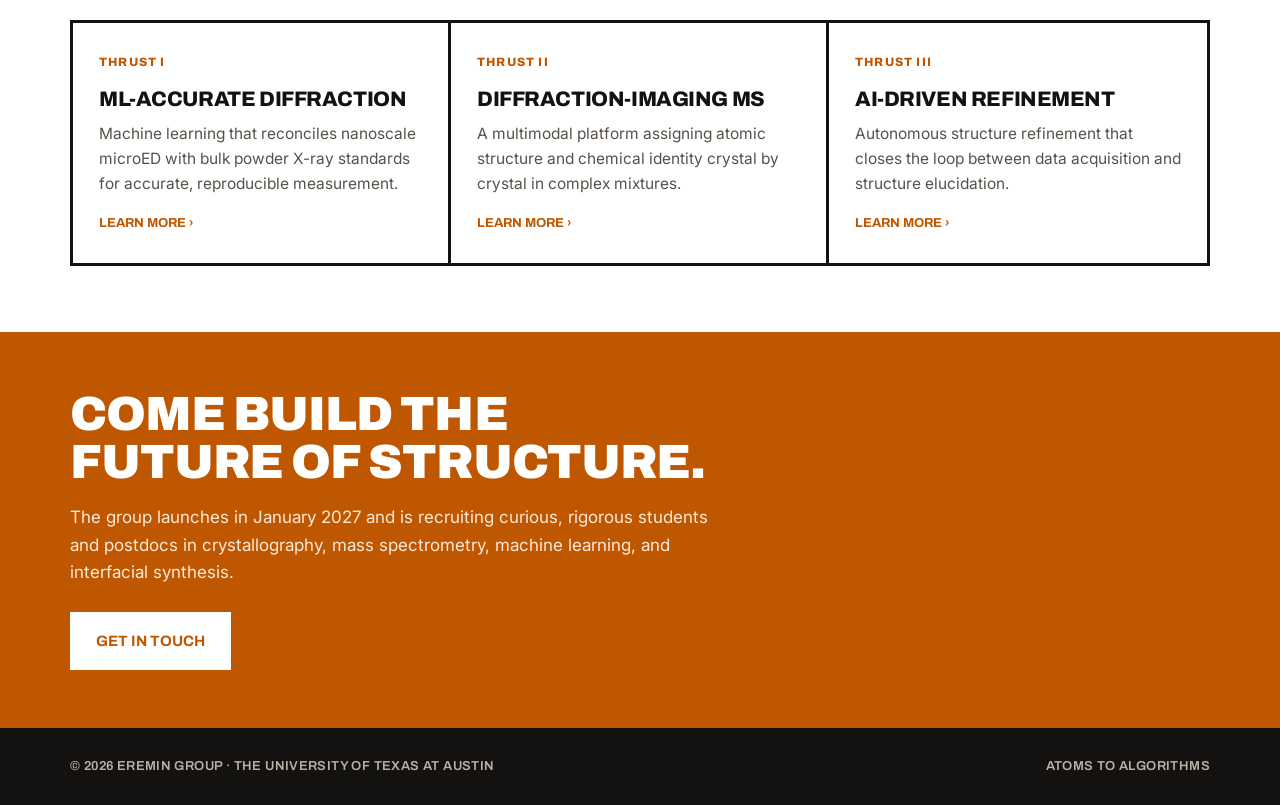
==== commit aab899f2: "Header: use full-detail mono-charcoal mark at 56px" ====
--- a/index.html
+++ b/index.html
@@ -16,7 +16,7 @@
 <body>
 
 <header><div class="wrap"><nav>
-  <a class="brand" href="index.html"><img class="brandmark" src="brand/mono-compact.svg" alt="" width="52" height="52"><span>Eremin<b>/</b>Group</span></a>
+  <a class="brand" href="index.html"><img class="brandmark" src="brand/mono-charcoal.svg" alt="" width="56" height="56"><span>Eremin<b>/</b>Group</span></a>
   <input type="checkbox" id="navtoggle" class="navtoggle" aria-label="Toggle menu">
   <label for="navtoggle" class="hamb"><span></span><span></span><span></span></label>
   <div class="navlinks">
--- a/style.css
+++ b/style.css
@@ -19,7 +19,7 @@
 header{position:sticky;top:0;z-index:30;background:#fff;border-bottom:3px solid var(--ink)}
 nav{display:flex;align-items:center;justify-content:space-between;height:72px}
 .brand{display:inline-flex;align-items:center;gap:12px;font-family:var(--display);font-weight:900;font-size:19px;letter-spacing:-.02em;text-transform:uppercase}
-.brand .brandmark{display:block;width:52px;height:52px;flex:none}
+.brand .brandmark{display:block;width:56px;height:56px;flex:none}
 .brand b{color:var(--orange)}
 .navlinks{display:flex;gap:2px;font-family:var(--display);font-weight:600;font-size:14px;text-transform:uppercase;letter-spacing:.02em}
 .navlinks a{padding:8px 13px;border-radius:2px;border-bottom:2px solid transparent}
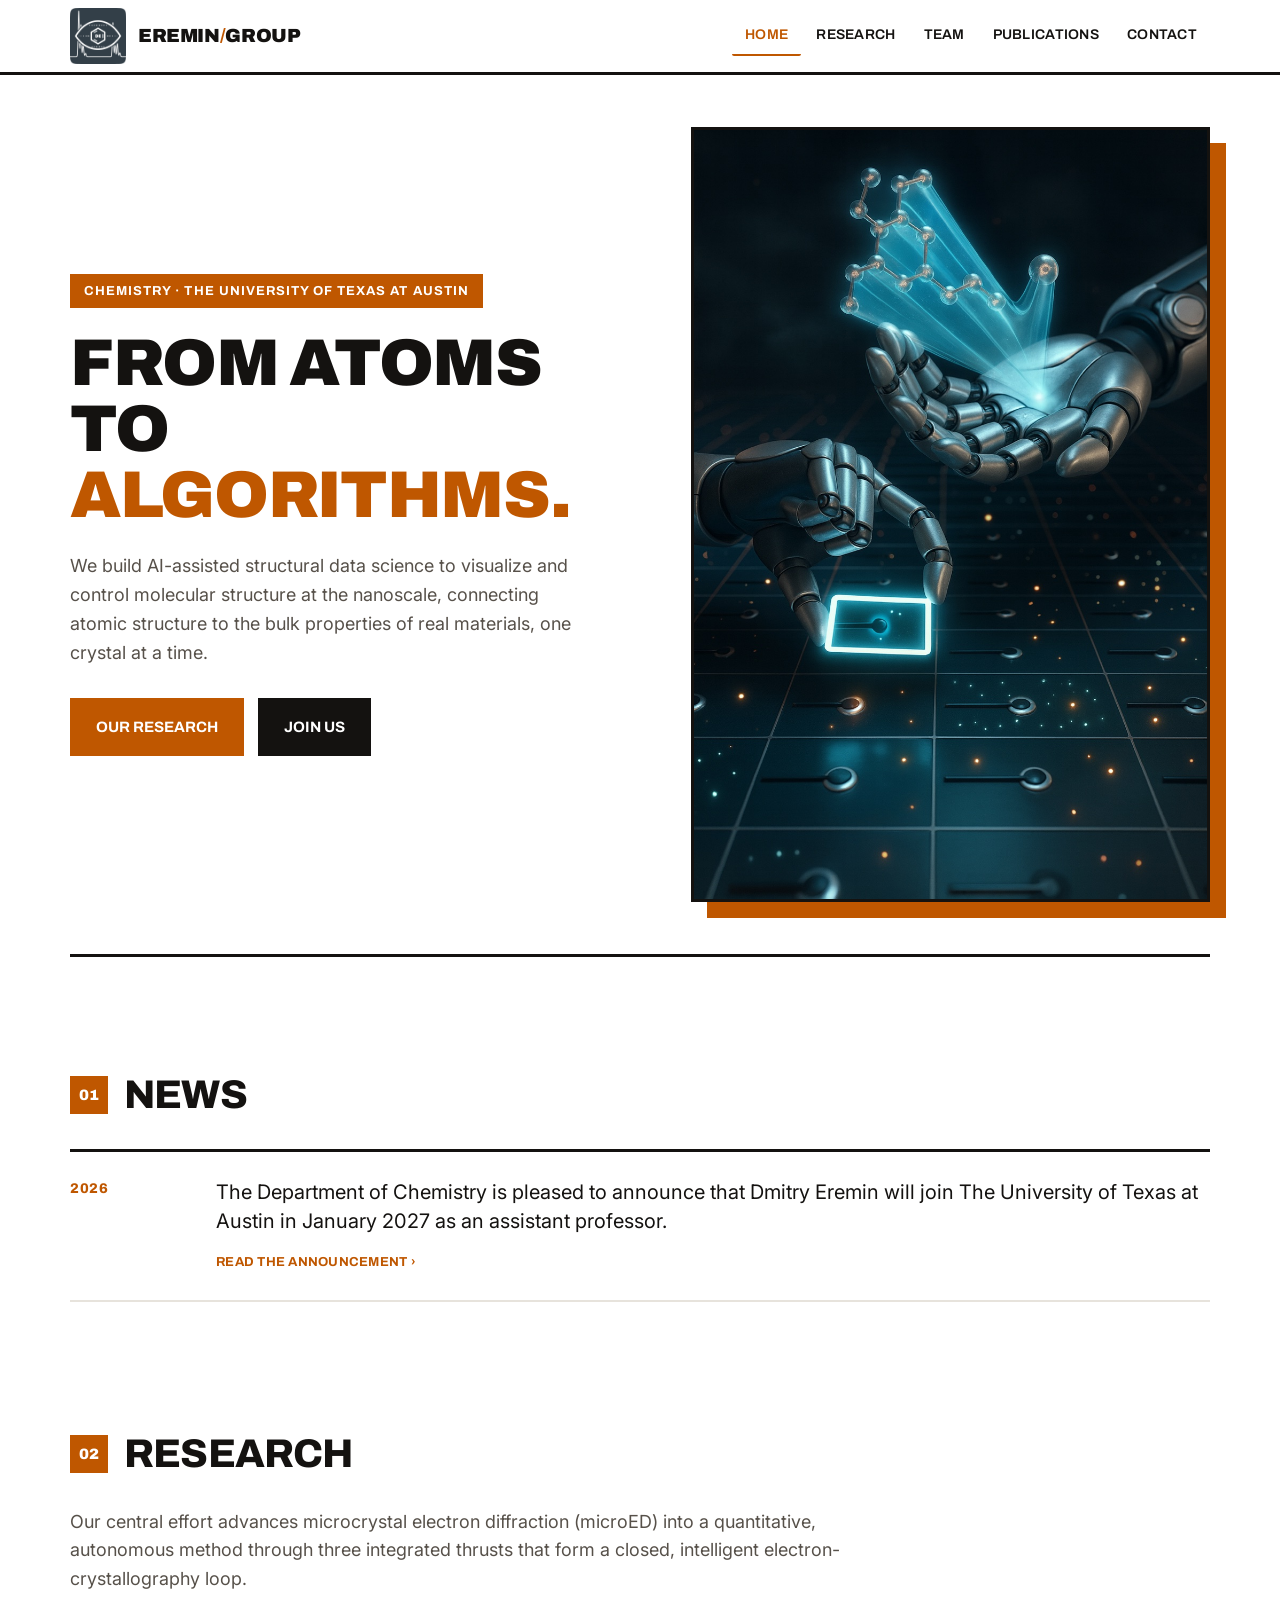
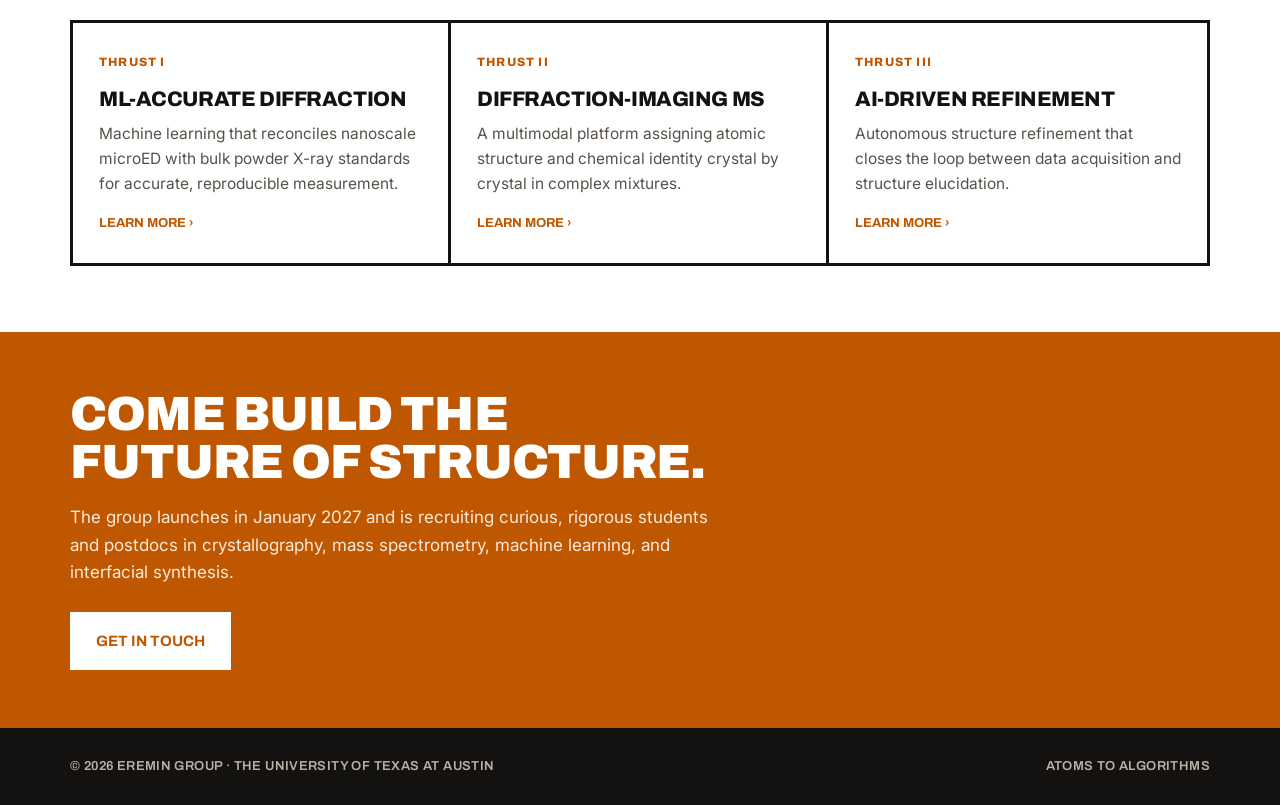
==== commit 05c43c72: "Header: use 512px charcoal raster (cache-busted) for the mark" ====
--- a/index.html
+++ b/index.html
@@ -16,7 +16,7 @@
 <body>
 
 <header><div class="wrap"><nav>
-  <a class="brand" href="index.html"><img class="brandmark" src="brand/mono-charcoal.svg" alt="" width="56" height="56"><span>Eremin<b>/</b>Group</span></a>
+  <a class="brand" href="index.html"><img class="brandmark" src="brand/mono-charcoal-512.png?v=1" alt="" width="56" height="56"><span>Eremin<b>/</b>Group</span></a>
   <input type="checkbox" id="navtoggle" class="navtoggle" aria-label="Toggle menu">
   <label for="navtoggle" class="hamb"><span></span><span></span><span></span></label>
   <div class="navlinks">
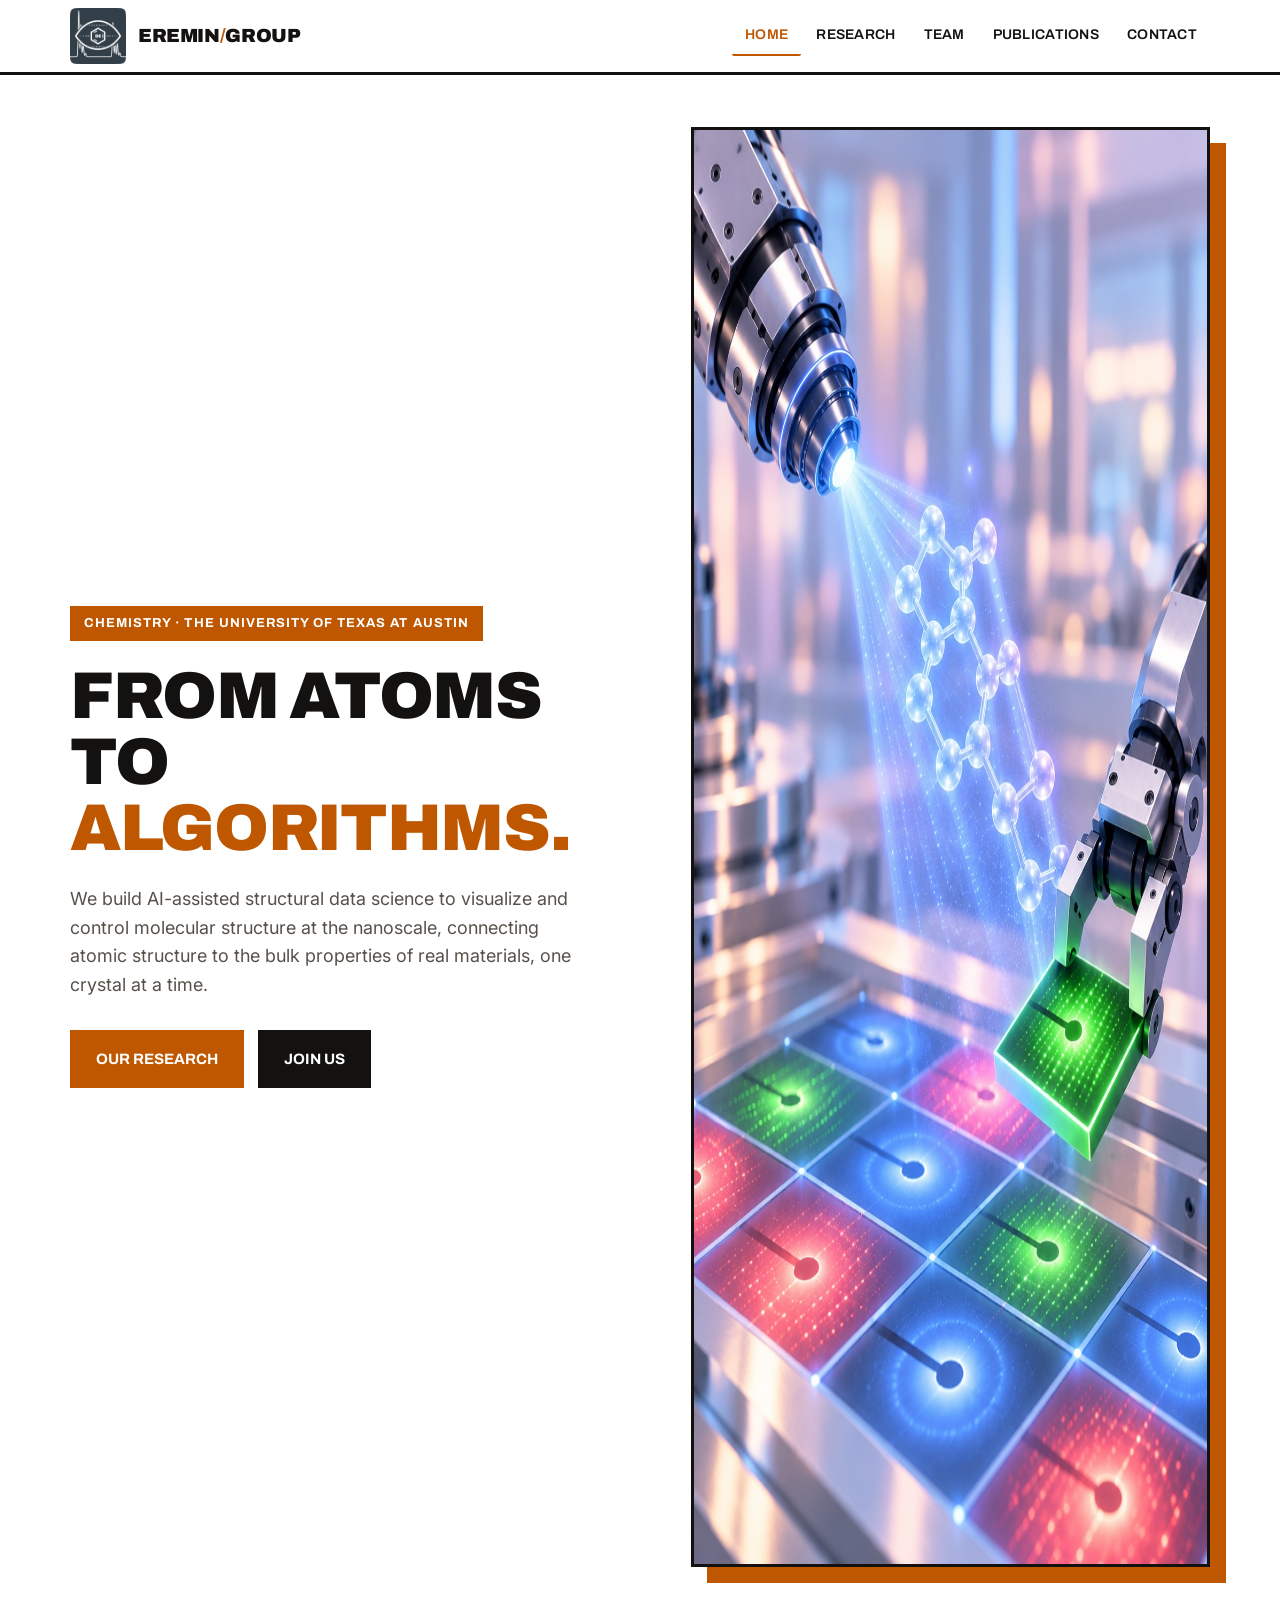
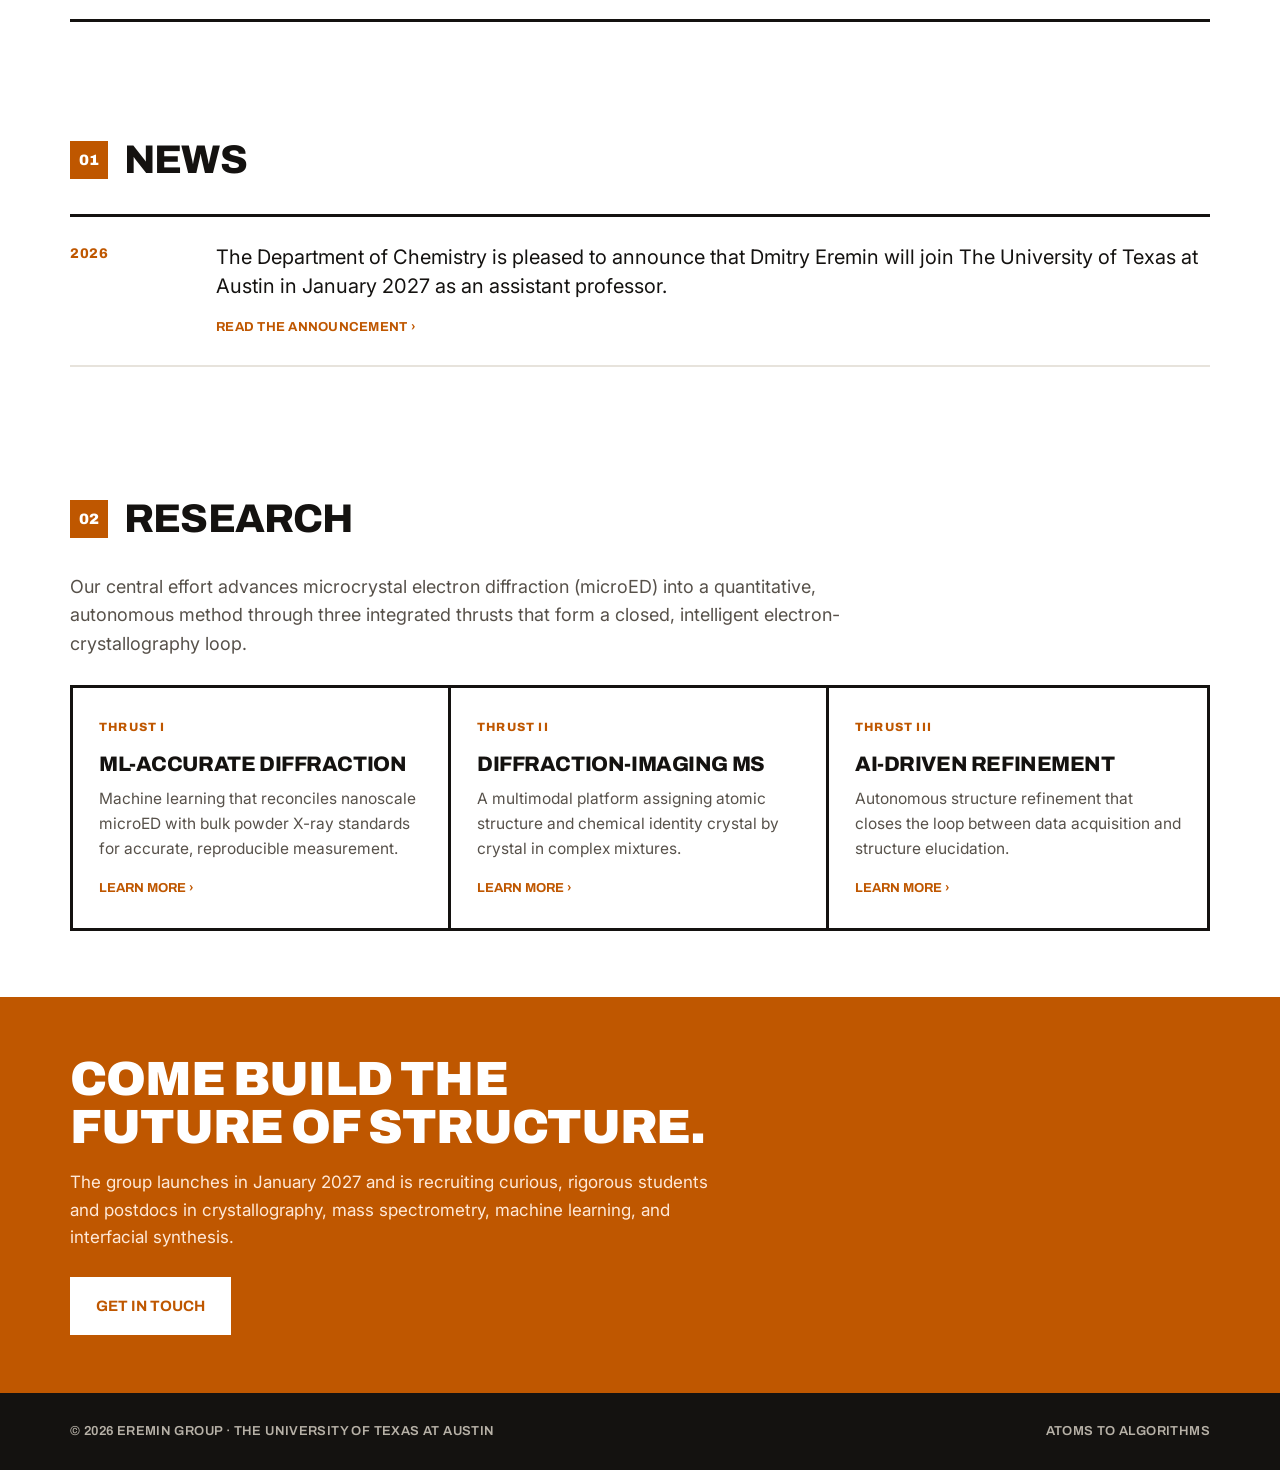
==== commit f3f325db: "Home: new vertical hero artwork; Research: full-bleed banner fading into page hero" ====
--- a/index.html
+++ b/index.html
@@ -42,7 +42,7 @@
       </div>
     </div>
     <div class="hero-art">
-      <img src="img/front-hero.jpg" alt="Robotic hands exchanging a glowing molecular structure above a grid of diffraction reflections">
+      <img src="img/front-hero.jpg?v=2" alt="An electron beam probing a molecular structure while a robotic gripper sorts diffraction patterns on an automated grid" width="960" height="1440">
     </div>
   </div>
 </div></div>
--- a/style.css
+++ b/style.css
@@ -62,6 +62,11 @@
 .phero .kick{margin-bottom:20px}
 .phero h1{font-weight:900;font-size:clamp(34px,7vw,72px);text-transform:uppercase}
 .phero p{margin:18px 0 0;color:var(--muted);font-size:18px;max-width:64ch}
+/* full-bleed banner that fades up into the cream page hero */
+.phero.has-banner{padding-bottom:0}
+.banner{margin-top:40px;position:relative;line-height:0}
+.banner img{display:block;width:100%;height:clamp(190px,30vw,440px);object-fit:cover;object-position:50% 55%;
+  -webkit-mask-image:linear-gradient(to bottom,transparent 0,#000 28%);mask-image:linear-gradient(to bottom,transparent 0,#000 28%)}
 
 /* ---- section headers ---- */
 section{padding:66px 0}
@@ -203,6 +208,9 @@
   .hero .actions .btn{flex:1;text-align:center;padding:14px 12px}
   section{padding:46px 0}
   .phero{padding:40px 0 34px}
+  .phero.has-banner{padding-bottom:0}
+  .banner{margin-top:26px}
+  .banner img{height:220px;object-position:42% 55%}
   .stripe{margin-bottom:24px;gap:12px}
   .stripe .no{width:32px;height:32px}
   .cell{padding:24px 20px}
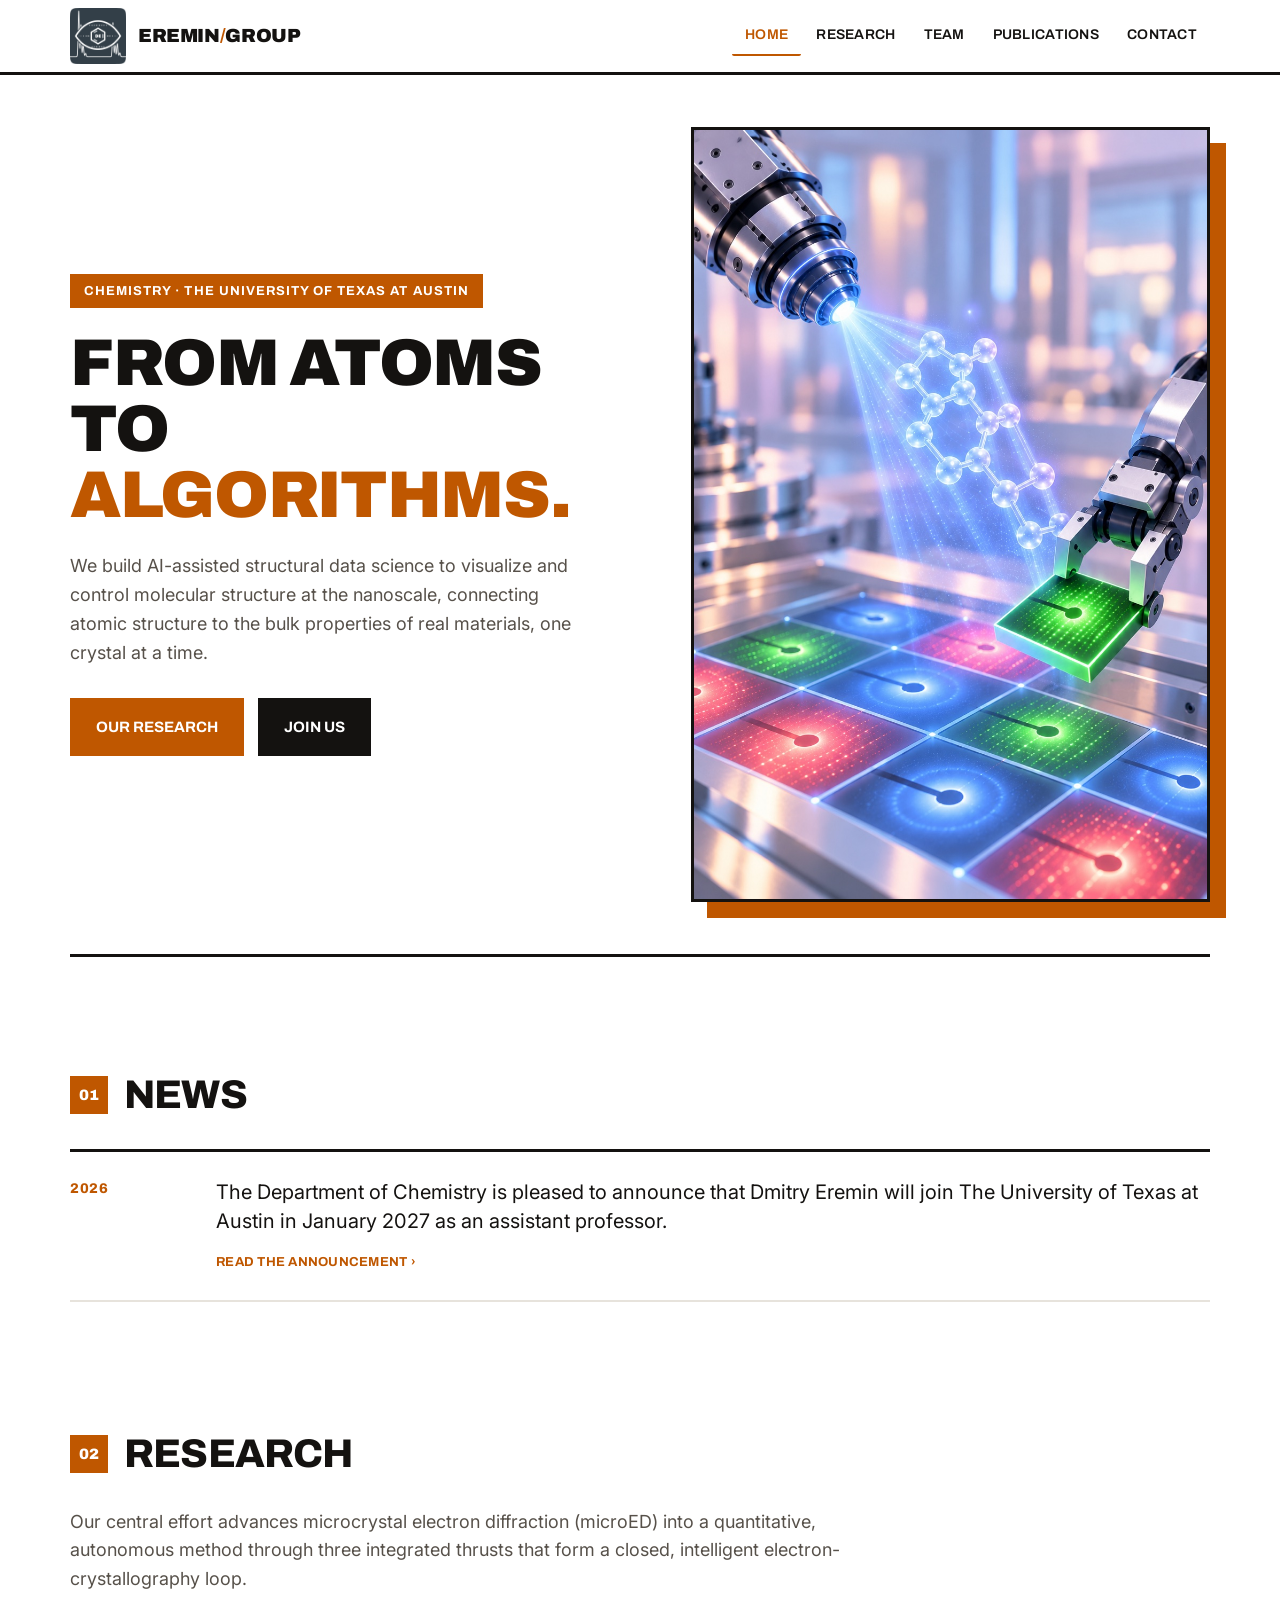
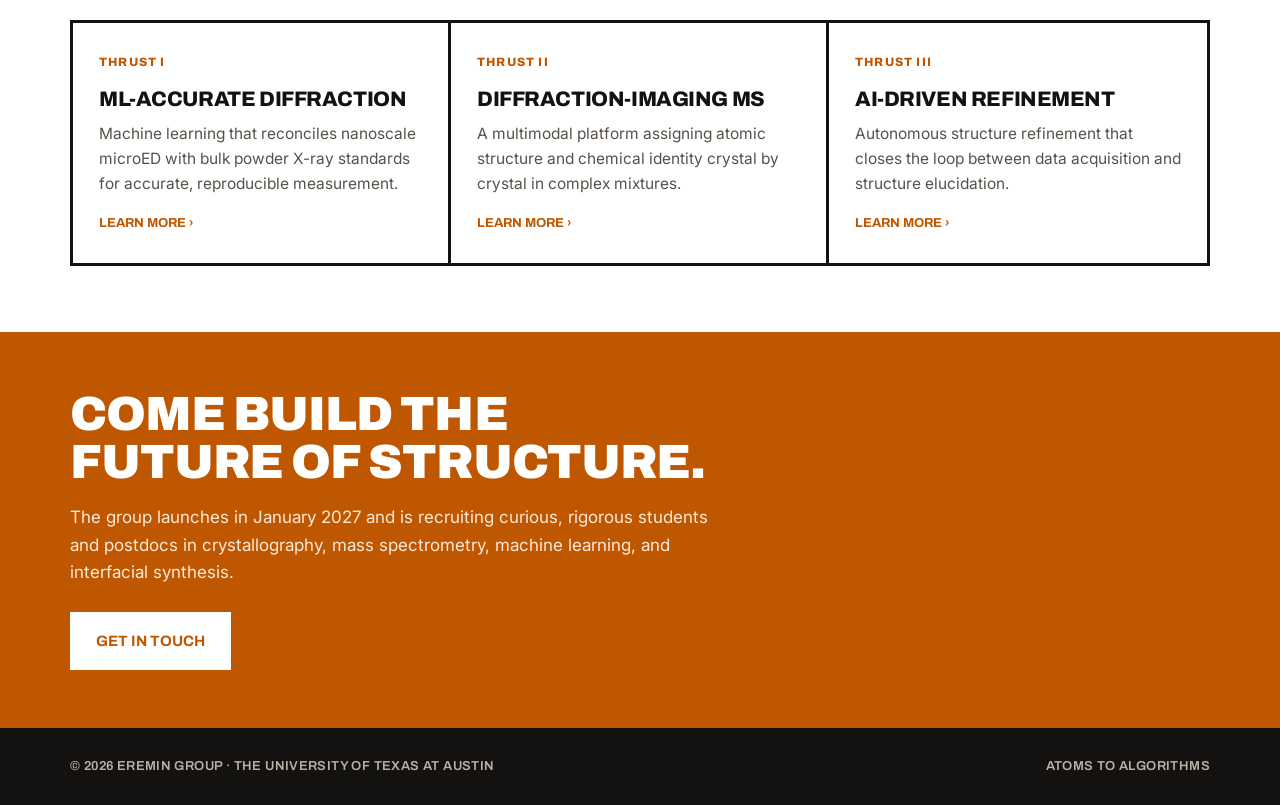
==== commit e8dca23b: "Cache-bust style.css (?v=2) so CSS fixes load immediately" ====
--- a/index.html
+++ b/index.html
@@ -11,7 +11,7 @@
 <link rel="preconnect" href="https://fonts.googleapis.com">
 <link rel="preconnect" href="https://fonts.gstatic.com" crossorigin>
 <link href="https://fonts.googleapis.com/css2?family=Archivo:wght@500;600;700;800;900&family=Inter:wght@400;500;600&display=swap" rel="stylesheet">
-<link rel="stylesheet" href="style.css">
+<link rel="stylesheet" href="style.css?v=2">
 </head>
 <body>
 
--- a/style.css
+++ b/style.css
@@ -47,7 +47,7 @@
 .hero h1 .o{color:var(--orange)}
 .hero .lede{font-size:18px;color:var(--muted);max-width:48ch;margin:24px 0 30px;min-width:0}
 .hero .actions{display:flex;gap:14px;flex-wrap:wrap}
-.hero-art img{display:block;width:100%;border:3px solid var(--ink);box-shadow:16px 16px 0 var(--orange)}
+.hero-art img{display:block;width:100%;height:auto;border:3px solid var(--ink);box-shadow:16px 16px 0 var(--orange)}
 
 /* news list */
 .newslist{list-style:none;margin:0;padding:0;border-top:3px solid var(--ink)}
